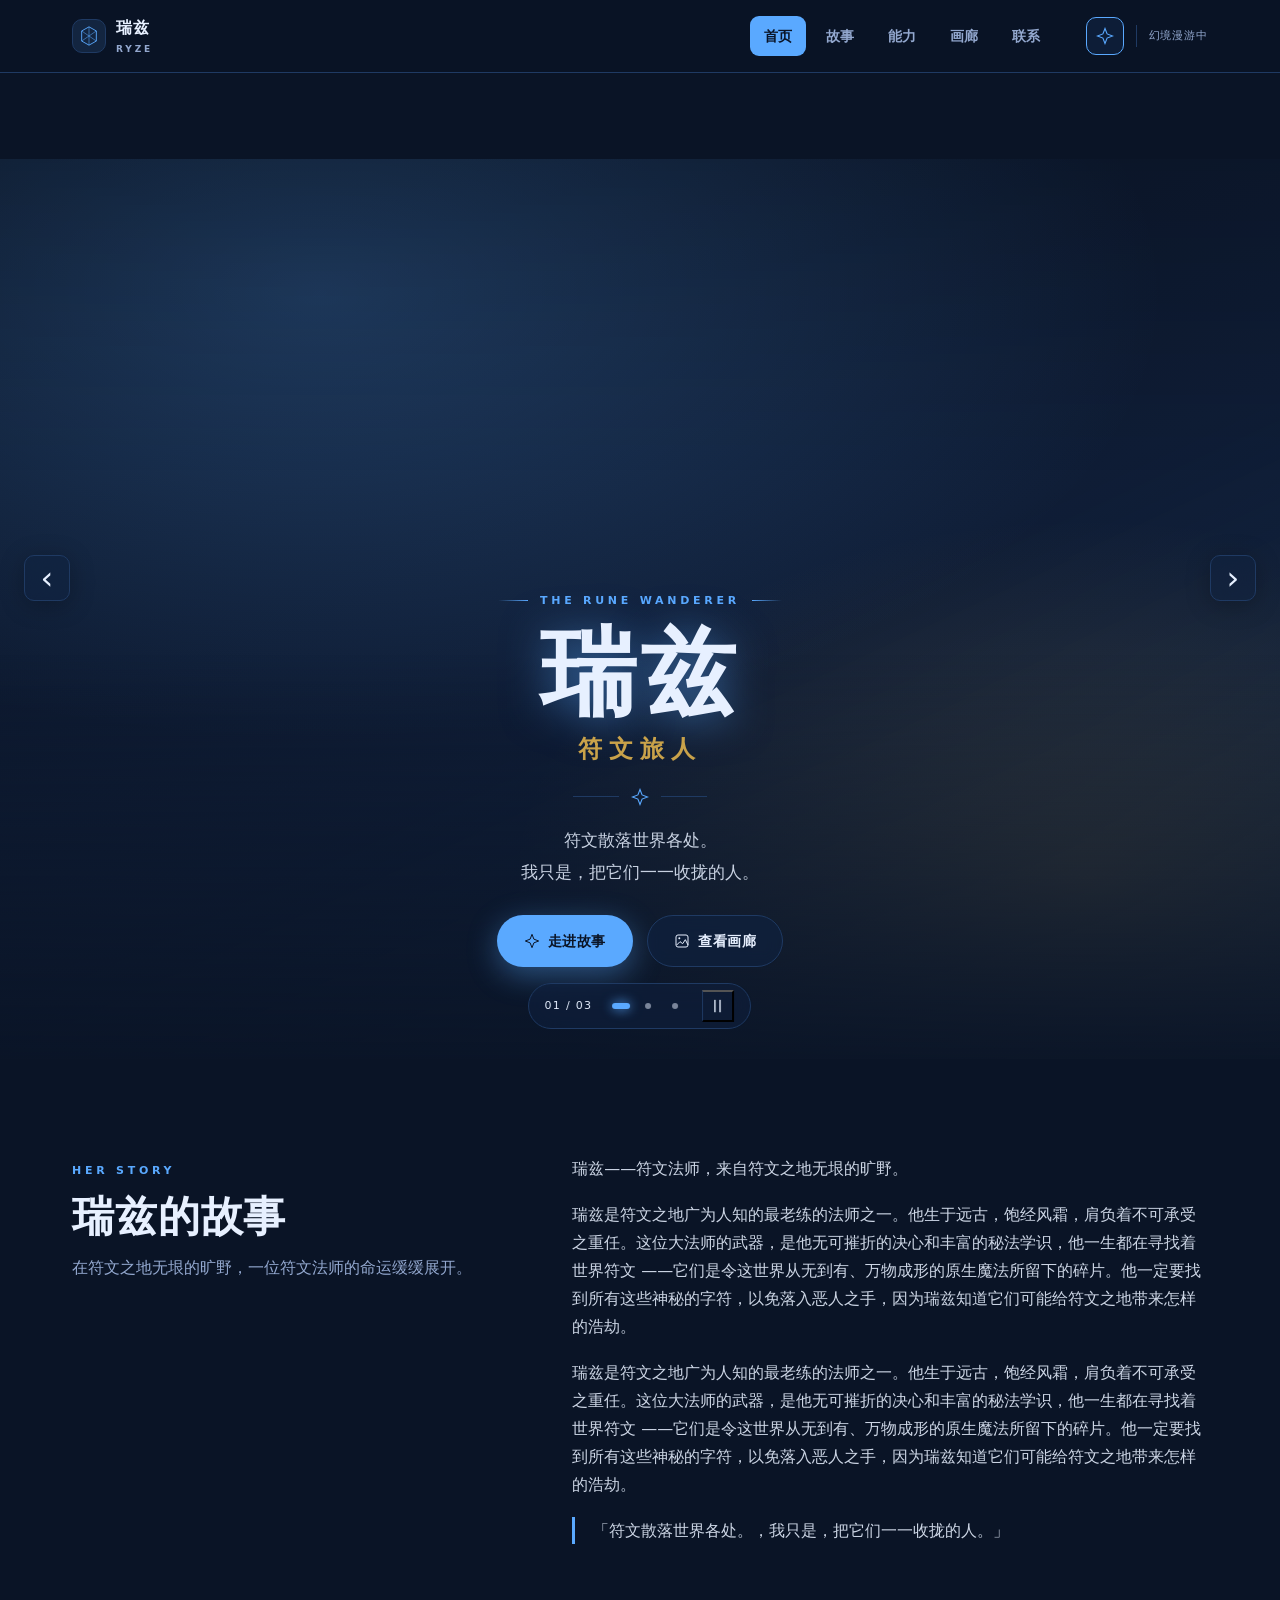
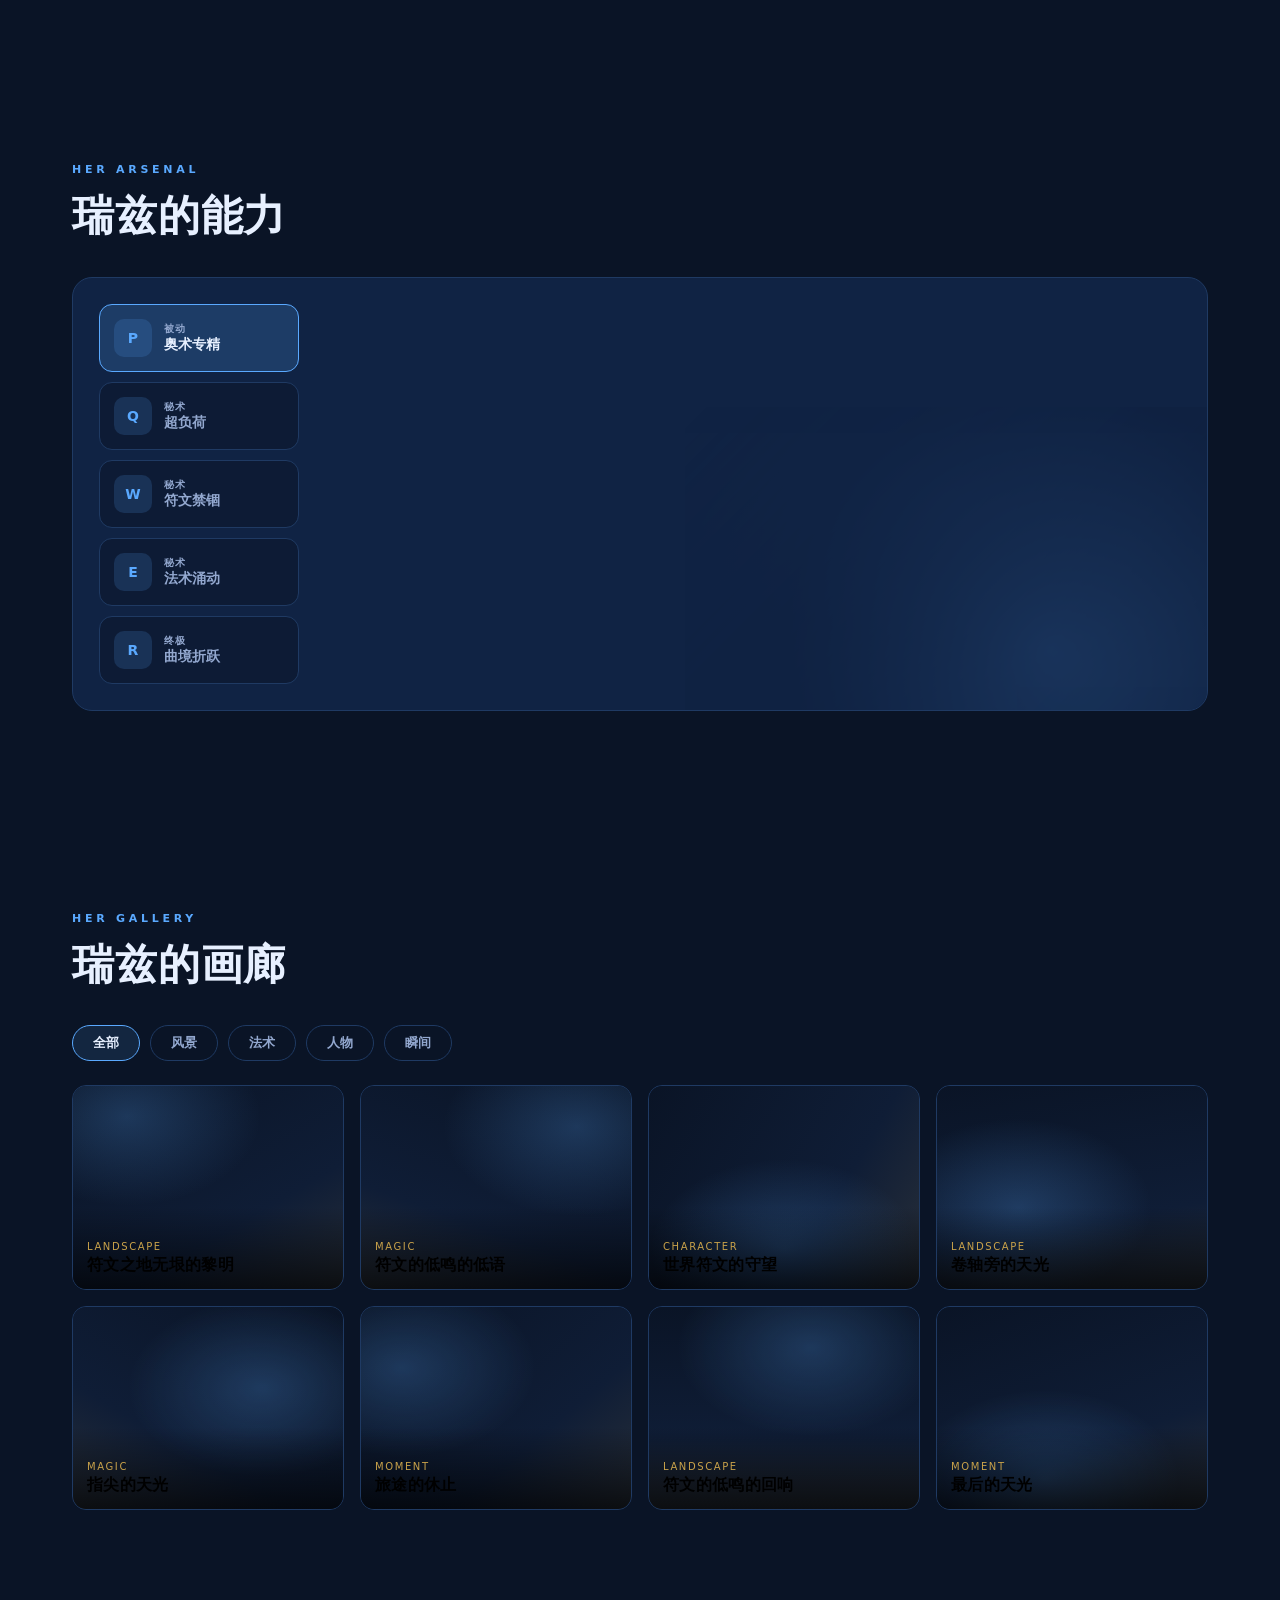
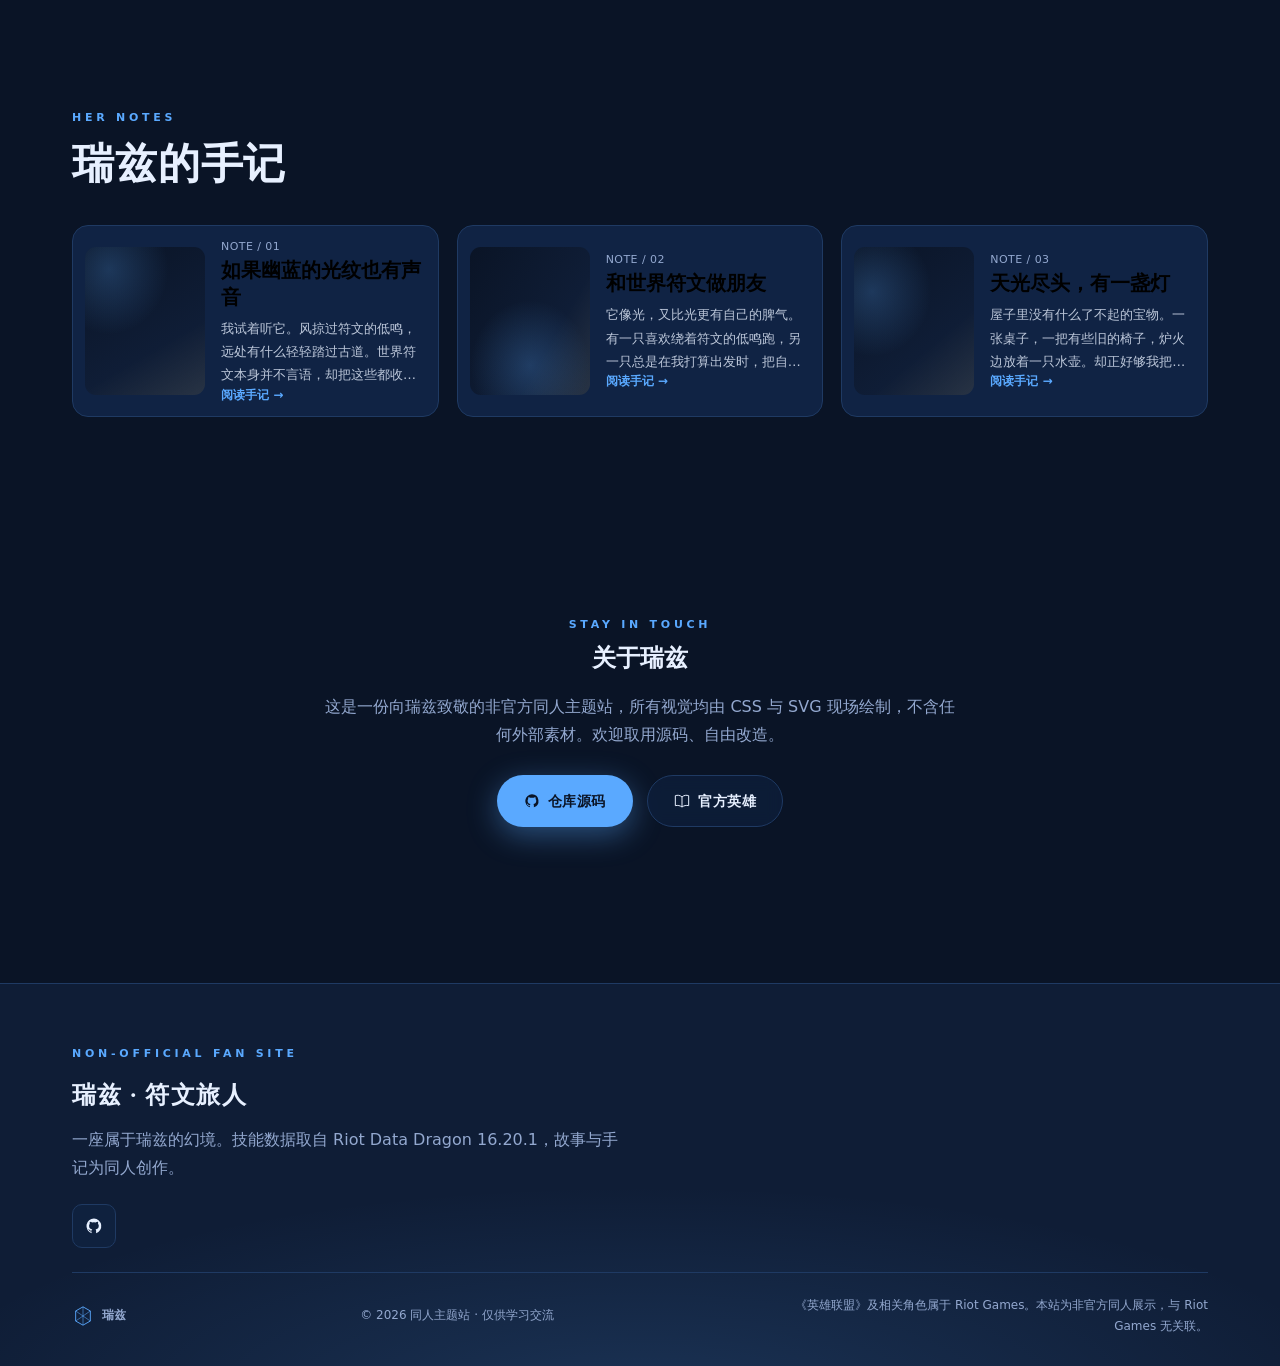
==== index.html @ 05bea9e8 "feat: 瑞兹 · 符文旅人 专属同人站 v1.0" ====
<!doctype html>
<html lang="zh-CN">
<head>
  <meta charset="utf-8">
  <meta name="viewport" content="width=device-width, initial-scale=1">
  <meta name="theme-color" content="#0a1426">
  <meta name="description" content="瑞兹（符文法师）非官方同人主题站——在符文之地无垠的旷野的幻境里，重温她的技能、故事与瞬间。">
  <title>瑞兹 · 符文旅人</title>
  <link rel="icon" type="image/svg+xml" href="assets/favicon.svg">
  <link rel="stylesheet" href="styles.css">
  <script src="script.js" defer></script>
</head>
<body>
  <a class="skip-link" href="#main">跳到主要内容</a>
  <svg class="icon-library" aria-hidden="true" xmlns="http://www.w3.org/2000/svg">
    <symbol id="icon-sigil" viewBox="0 0 48 48"><path d="M24 4l16 9v22l-16 9-16-9V13Z" fill="none" stroke="currentColor" stroke-width="2" stroke-linejoin="round"/><path d="M24 4v40M8 13l32 22M40 13L8 35" fill="none" stroke="currentColor" stroke-width="1.2"/></symbol>
    <symbol id="icon-star" viewBox="0 0 24 24"><path d="m12 2 2.8 7.2L22 12l-7.2 2.8L12 22l-2.8-7.2L2 12l7.2-2.8L12 2Z" fill="none" stroke="currentColor" stroke-width="1.5"/></symbol>
    <symbol id="icon-moon" viewBox="0 0 24 24"><path d="M20.8 14A9 9 0 0 1 10 3.2 9 9 0 1 0 20.8 14Z" fill="none" stroke="currentColor" stroke-width="1.5"/></symbol>
    <symbol id="icon-image" viewBox="0 0 24 24"><rect x="3" y="3" width="18" height="18" rx="3" fill="none" stroke="currentColor" stroke-width="1.5"/><circle cx="8" cy="8" r="1.5" fill="currentColor"/><path d="m4 18 5-5 4 3 4-6 4 8" fill="none" stroke="currentColor" stroke-width="1.5"/></symbol>
    <symbol id="icon-book" viewBox="0 0 24 24"><path d="M12 6C9 3 5 3 2 4v15c4-1 7 0 10 2 3-2 6-3 10-2V4c-3-1-7-1-10 2Zm0 0v15" fill="none" stroke="currentColor" stroke-width="1.5"/></symbol>
    <symbol id="icon-mail" viewBox="0 0 24 24"><rect x="2" y="4" width="20" height="16" rx="3" fill="none" stroke="currentColor" stroke-width="1.5"/><path d="m3 5 9 8 9-8" fill="none" stroke="currentColor" stroke-width="1.5"/></symbol>
    <symbol id="icon-github" viewBox="0 0 24 24"><path d="M12 2a10 10 0 0 0-3.2 19.5v-2.3c-2.6.6-3.2-1.1-3.2-1.1-.4-1-1-1.3-1-1.3-.9-.6.1-.6.1-.6 1 0 1.5 1 1.5 1 .9 1.5 2.3 1 2.8.8.1-.7.4-1.2.7-1.5-2.1-.2-4.3-1.1-4.3-4.8 0-1.1.4-2 1-2.7-.1-.2-.4-1.3.1-2.7 0 0 .9-.3 2.8 1a9.4 9.4 0 0 1 5.1 0c2-1.3 2.8-1 2.8-1 .6 1.4.2 2.5.1 2.7.7.7 1.1 1.6 1.1 2.7 0 3.7-2.2 4.5-4.3 4.8.4.3.7.9.7 1.8v3.2A10 10 0 0 0 12 2Z" fill="currentColor"/></symbol>
  </svg>

  <header class="site-header">
    <nav class="navigation" aria-label="主导航">
      <a class="brand" href="#home" aria-label="瑞兹首页"><span class="brand-mark"><svg><use href="#icon-sigil"/></svg></span><span>瑞兹<small>RYZE</small></span></a>
      <div class="nav-links" id="nav-menu">
        <a href="#home" class="active">首页</a><a href="#story-detail">故事</a><a href="#ability-detail">能力</a><a href="#gallery">画廊</a><a href="#contact">联系</a>
      </div>
      <div class="nav-tools"><button class="icon-button atmosphere-button" type="button" aria-label="关闭粒子效果" aria-pressed="true" title="粒子效果"><svg><use href="#icon-star"/></svg></button><span class="nav-divider"></span><span class="nav-note">幻境漫游中</span><button class="menu-toggle icon-button" type="button" aria-controls="nav-menu" aria-expanded="false" aria-label="打开导航菜单"><span></span><span></span></button></div>
    </nav>
  </header>

  <main id="main">
    <section id="home" class="hero" aria-labelledby="hero-title" aria-roledescription="轮播图">
      <div class="hero-slides"><div class="hero-track" id="hero-track">
        <div class="hero-image" data-label="主视觉" role="img" aria-label="主视觉：瑞兹的主题幻境" style="background:radial-gradient(120% 90% at 25% 15%, #5aa9ff40 0%, transparent 55%), radial-gradient(90% 80% at 85% 80%, #c9a24a2e 0%, transparent 50%), linear-gradient(155deg, #0a1426 0%, #0f1d36 55%, #5aa9ff1f 100%)"></div>
<div class="hero-image" data-label="幻境" role="img" aria-label="幻境：瑞兹的主题幻境" style="background:radial-gradient(100% 100% at 80% 20%, #c9a24a33 0%, transparent 55%), linear-gradient(200deg, #0f1d36 0%, #0a1426 60%, #5aa9ff22 100%)"></div>
<div class="hero-image" data-label="余光" role="img" aria-label="余光：瑞兹的主题幻境" style="background:radial-gradient(110% 90% at 50% 90%, #5aa9ff33 0%, transparent 55%), linear-gradient(120deg, #0a1426 0%, #0f1d36 70%, #c9a24a1f 100%)"></div>
      </div></div>
      <div class="hero-shade"></div><div class="particles" aria-hidden="true"></div>
      <button class="hero-arrow hero-previous icon-button" type="button" aria-label="上一张主视觉" aria-controls="hero-track" hidden>‹</button>
      <button class="hero-arrow hero-next icon-button" type="button" aria-label="下一张主视觉" aria-controls="hero-track" hidden>›</button>
      <div class="hero-content">
        <p class="eyebrow"><span></span> THE RUNE WANDERER <span></span></p>
        <h1 id="hero-title">瑞兹</h1>
        <p class="hero-subtitle">符文旅人</p>
        <div class="ornament" aria-hidden="true"><i></i><svg><use href="#icon-star"/></svg><i></i></div>
        <p class="hero-description">符文散落世界各处。<br>我只是，把它们一一收拢的人。</p>
        <div class="hero-actions"><a class="button button-primary" href="#story-detail"><svg><use href="#icon-star"/></svg>走进故事</a><a class="button button-glass" href="#gallery"><svg><use href="#icon-image"/></svg>查看画廊</a></div>
      </div>
      <div class="hero-carousel-controls" role="group" aria-label="主视觉轮播控制" hidden>
        <span class="hero-slide-count" aria-hidden="true">01 / 03</span>
        <div class="hero-dots"><button type="button" class="hero-dot" data-hero-slide="0" aria-label="切换到第 1 张主视觉" aria-controls="hero-track" aria-pressed="true"></button><button type="button" class="hero-dot" data-hero-slide="1" aria-label="切换到第 2 张主视觉" aria-controls="hero-track" aria-pressed="false"></button><button type="button" class="hero-dot" data-hero-slide="2" aria-label="切换到第 3 张主视觉" aria-controls="hero-track" aria-pressed="false"></button></div>
        <button class="hero-play-toggle" type="button" aria-label="暂停自动轮播" aria-controls="hero-track" aria-pressed="false"><span aria-hidden="true">Ⅱ</span></button>
      </div>
      <span class="sr-only" id="hero-slide-status" role="status" aria-live="polite" aria-atomic="true"></span>
    </section>

    <section id="story-detail" class="story-section" aria-labelledby="story-title">
      <div class="story-inner">
        <div class="section-heading">
          <p class="eyebrow">HER STORY</p>
          <h2 id="story-title">瑞兹的故事</h2>
          <p class="section-intro">在符文之地无垠的旷野，一位符文法师的命运缓缓展开。</p>
        </div>
        <div class="story-copy">
          <p class="story-description">瑞兹——符文法师，来自符文之地无垠的旷野。</p><p>瑞兹是符文之地广为人知的最老练的法师之一。他生于远古，饱经风霜，肩负着不可承受之重任。这位大法师的武器，是他无可摧折的决心和丰富的秘法学识，他一生都在寻找着世界符文 ——它们是令这世界从无到有、万物成形的原生魔法所留下的碎片。他一定要找到所有这些神秘的字符，以免落入恶人之手，因为瑞兹知道它们可能给符文之地带来怎样的浩劫。</p><p>瑞兹是符文之地广为人知的最老练的法师之一。他生于远古，饱经风霜，肩负着不可承受之重任。这位大法师的武器，是他无可摧折的决心和丰富的秘法学识，他一生都在寻找着世界符文 ——它们是令这世界从无到有、万物成形的原生魔法所留下的碎片。他一定要找到所有这些神秘的字符，以免落入恶人之手，因为瑞兹知道它们可能给符文之地带来怎样的浩劫。</p><p class="story-quote">「符文散落世界各处。，我只是，把它们一一收拢的人。」</p>
        </div>
      </div>
    </section>

    <section id="ability-detail" class="abilities-section" aria-labelledby="ability-title">
      <div class="section-heading">
        <p class="eyebrow">HER ARSENAL</p>
        <h2 id="ability-title">瑞兹的能力</h2>
      </div>
      <div class="ability-panel">
        <div class="ability-tabs" role="tablist" aria-label="技能切换">
          <button id="tab-passive" role="tab" data-ability="passive" aria-selected="true" aria-controls="ability-content" tabindex="0"><span class="ability-badge">P</span><span><small>被动</small>奥术专精</span></button>
<button id="tab-q" role="tab" data-ability="q" aria-selected="false" aria-controls="ability-content" tabindex="-1"><span class="ability-badge">Q</span><span><small>秘术</small>超负荷</span></button>
<button id="tab-w" role="tab" data-ability="w" aria-selected="false" aria-controls="ability-content" tabindex="-1"><span class="ability-badge">W</span><span><small>秘术</small>符文禁锢</span></button>
<button id="tab-e" role="tab" data-ability="e" aria-selected="false" aria-controls="ability-content" tabindex="-1"><span class="ability-badge">E</span><span><small>秘术</small>法术涌动</span></button>
<button id="tab-r" role="tab" data-ability="r" aria-selected="false" aria-controls="ability-content" tabindex="-1"><span class="ability-badge">R</span><span><small>终极</small>曲境折跃</span></button>
        </div>
        <div class="ability-content" id="ability-content" role="tabpanel" tabindex="0" aria-labelledby="tab-passive">
          <p class="eyebrow" id="ability-label"></p>
          <h3 id="ability-name"></h3>
          <p id="ability-description"></p>
        </div>
        <div class="ability-art" aria-hidden="true"></div>
      </div>
    </section>

    <section id="gallery" class="gallery-section" aria-labelledby="gallery-title">
      <div class="section-heading">
        <p class="eyebrow">HER GALLERY</p>
        <h2 id="gallery-title">瑞兹的画廊</h2>
      </div>
      <div class="gallery-filters" role="group" aria-label="画廊分类筛选">
        <button type="button" data-filter="all" class="selected" aria-pressed="true">全部</button>
        <button type="button" data-filter="landscape" aria-pressed="false">风景</button>
        <button type="button" data-filter="magic" aria-pressed="false">法术</button>
        <button type="button" data-filter="character" aria-pressed="false">人物</button>
        <button type="button" data-filter="moment" aria-pressed="false">瞬间</button>
      </div>
      <div class="gallery-grid">
        <button class="gallery-item" data-category="landscape" data-scene="1" aria-label="查看：符文之地无垠的黎明"><span class="gallery-art scene-1" aria-hidden="true"></span><span class="gallery-caption"><small>LANDSCAPE</small><strong>符文之地无垠的黎明</strong></span></button>
<button class="gallery-item" data-category="magic" data-scene="2" aria-label="查看：符文的低鸣的低语"><span class="gallery-art scene-2" aria-hidden="true"></span><span class="gallery-caption"><small>MAGIC</small><strong>符文的低鸣的低语</strong></span></button>
<button class="gallery-item" data-category="character" data-scene="3" aria-label="查看：世界符文的守望"><span class="gallery-art scene-3" aria-hidden="true"></span><span class="gallery-caption"><small>CHARACTER</small><strong>世界符文的守望</strong></span></button>
<button class="gallery-item" data-category="landscape" data-scene="4" aria-label="查看：卷轴旁的天光"><span class="gallery-art scene-4" aria-hidden="true"></span><span class="gallery-caption"><small>LANDSCAPE</small><strong>卷轴旁的天光</strong></span></button>
<button class="gallery-item" data-category="magic" data-scene="5" aria-label="查看：指尖的天光"><span class="gallery-art scene-5" aria-hidden="true"></span><span class="gallery-caption"><small>MAGIC</small><strong>指尖的天光</strong></span></button>
<button class="gallery-item" data-category="moment" data-scene="6" aria-label="查看：旅途的休止"><span class="gallery-art scene-6" aria-hidden="true"></span><span class="gallery-caption"><small>MOMENT</small><strong>旅途的休止</strong></span></button>
<button class="gallery-item" data-category="landscape" data-scene="7" aria-label="查看：符文的低鸣的回响"><span class="gallery-art scene-7" aria-hidden="true"></span><span class="gallery-caption"><small>LANDSCAPE</small><strong>符文的低鸣的回响</strong></span></button>
<button class="gallery-item" data-category="moment" data-scene="8" aria-label="查看：最后的天光"><span class="gallery-art scene-8" aria-hidden="true"></span><span class="gallery-caption"><small>MOMENT</small><strong>最后的天光</strong></span></button>
      </div>
    </section>

    <section id="journal" class="journal-section" aria-labelledby="journal-title">
      <div class="section-heading">
        <p class="eyebrow">HER NOTES</p>
        <h2 id="journal-title">瑞兹的手记</h2>
      </div>
      <div class="journal-list">
        <button class="journal-card" data-article="0" aria-label="阅读：如果幽蓝的光纹也有声音"><span class="journal-art scene-1" aria-hidden="true"></span><span class="journal-copy"><span class="journal-meta">NOTE / 01</span><strong>如果幽蓝的光纹也有声音</strong><span class="journal-excerpt">我试着听它。风掠过符文的低鸣，远处有什么轻轻踏过古道。世界符文本身并不言语，却把这些都收进了夜色。</span><span class="read-label">阅读手记 →</span></span></button>
<button class="journal-card" data-article="1" aria-label="阅读：和世界符文做朋友"><span class="journal-art scene-3" aria-hidden="true"></span><span class="journal-copy"><span class="journal-meta">NOTE / 02</span><strong>和世界符文做朋友</strong><span class="journal-excerpt">它像光，又比光更有自己的脾气。有一只喜欢绕着符文的低鸣跑，另一只总是在我打算出发时，把自己团成一小团。我分不清那是不是休息，但我决定尊重它的安排。</span><span class="read-label">阅读手记 →</span></span></button>
<button class="journal-card" data-article="2" aria-label="阅读：天光尽头，有一盏灯"><span class="journal-art scene-6" aria-hidden="true"></span><span class="journal-copy"><span class="journal-meta">NOTE / 03</span><strong>天光尽头，有一盏灯</strong><span class="journal-excerpt">屋子里没有什么了不起的宝物。一张桌子，一把有些旧的椅子，炉火边放着一只水壶。却正好够我把斗篷晾开，把符文的低鸣摊在桌上，让赶了一天路的手指慢慢暖起来。</span><span class="read-label">阅读手记 →</span></span></button>
      </div>
    </section>

    <section id="contact" class="contact-section" aria-labelledby="contact-title">
      <div class="contact-inner">
        <p class="eyebrow">STAY IN TOUCH</p>
        <h2 id="contact-title">关于瑞兹</h2>
        <p class="contact-copy">这是一份向瑞兹致敬的非官方同人主题站，所有视觉均由 CSS 与 SVG 现场绘制，不含任何外部素材。欢迎取用源码、自由改造。</p>
        <div class="contact-actions">
          <a class="button button-primary" href="https://github.com/heqiangdiao-wq/lol-ryze" rel="noopener"><svg><use href="#icon-github"/></svg>仓库源码</a>
          <a class="button button-glass" href="https://www.leagueoflegends.com/zh-tw/champions/" rel="noopener"><svg><use href="#icon-book"/></svg>官方英雄</a>
        </div>
      </div>
    </section>
  </main>

  <footer class="site-footer">
    <div class="footer-glow" aria-hidden="true"></div>
    <div class="footer-content">
      <p class="eyebrow">NON-OFFICIAL FAN SITE</p>
      <h2>瑞兹 · 符文旅人</h2>
      <p>一座属于瑞兹的幻境。技能数据取自 Riot Data Dragon 16.20.1，故事与手记为同人创作。</p>
      <div class="footer-socials">
        <a class="icon-button" href="https://github.com/heqiangdiao-wq/lol-ryze" rel="noopener" aria-label="GitHub 仓库"><svg><use href="#icon-github"/></svg></a>
      </div>
      <div class="footer-bottom">
        <p class="footer-brand"><svg class="footer-mark"><use href="#icon-sigil"/></svg> 瑞兹</p>
        <p>© <span id="copyright-year">2026</span> 同人主题站 · 仅供学习交流</p>
        <p class="legal-note">《英雄联盟》及相关角色属于 Riot Games。本站为非官方同人展示，与 Riot Games 无关联。</p>
      </div>
    </div>
  </footer>

  <dialog class="lightbox" id="gallery-dialog" aria-label="画廊大图">
    <button class="dialog-close icon-button" type="button" aria-label="关闭大图">×</button>
    <div class="lightbox-image" id="lightbox-image" role="img" aria-label=""></div>
    <div class="lightbox-bottom">
      <h2 id="lightbox-title"></h2>
      <div class="lightbox-nav">
        <button class="icon-button" id="gallery-prev" type="button" aria-label="上一张">‹</button>
        <span id="lightbox-counter"></span>
        <button class="icon-button" id="gallery-next" type="button" aria-label="下一张">›</button>
      </div>
    </div>
  </dialog>

  <dialog class="article" id="article-dialog" aria-label="手记阅读">
    <button class="dialog-close icon-button" type="button" aria-label="关闭手记">×</button>
    <div class="article-cover" id="article-cover"></div>
    <div class="article-body">
      <h2 id="article-title"></h2>
      <div id="article-content"></div>
    </div>
  </dialog>
</body>
</html>
---- styles.css ----
/* ====== 瑞兹 · 主题变量 ====== */
:root{
  --bg:#0a1426; --bg-2:#0f1d36; --panel:#102344;
  --primary:#5aa9ff; --primary-2:#3f7fe0; --accent:#c9a24a;
  --text:#e7f0ff; --muted:#93a8cf; --line:#1f3a63; --flake:#9cc8ff;
  --sans:"PingFang SC","Microsoft YaHei","Hiragino Sans GB",system-ui,-apple-system,"Segoe UI",Roboto,sans-serif;
  --serif:"Songti SC","SimSun",Georgia,"Times New Roman",serif;
}
*{box-sizing:border-box;margin:0;padding:0}
html{scroll-behavior:smooth;scroll-padding-top:84px}
body{background:var(--bg);color:var(--text);font-family:var(--sans);line-height:1.75;-webkit-font-smoothing:antialiased;overflow-x:hidden}
a{color:inherit;text-decoration:none}
img{max-width:100%;display:block}
.sr-only{position:absolute;width:1px;height:1px;padding:0;margin:-1px;overflow:hidden;clip-path:inset(50%);white-space:nowrap;border:0}
.skip-link{position:fixed;left:14px;top:-60px;z-index:60;background:var(--primary);color:var(--bg);padding:9px 16px;border-radius:8px;font-weight:700;transition:top .25s}
.skip-link:focus{top:14px}
:focus-visible{outline:2px solid var(--accent);outline-offset:3px;border-radius:4px}

/* ====== header / nav ====== */
.site-header{position:fixed;inset:0 0 auto;z-index:50;backdrop-filter:blur(14px);background:color-mix(in srgb,var(--bg) 72%,transparent);border-bottom:1px solid var(--line)}
.navigation{max-width:1180px;margin:0 auto;display:flex;align-items:center;gap:18px;padding:14px 22px}
.brand{display:flex;align-items:center;gap:10px;font-weight:800;letter-spacing:.04em}
.brand-mark{width:34px;height:34px;display:grid;place-items:center;color:var(--primary);border:1px solid var(--line);border-radius:10px;background:color-mix(in srgb,var(--primary) 12%,transparent)}
.brand-mark svg{width:22px;height:22px}
.brand small{display:block;font-size:9px;letter-spacing:.32em;color:var(--muted);font-weight:600}
.nav-links{display:flex;gap:6px;margin-left:auto}
.nav-links a{padding:8px 14px;border-radius:9px;color:var(--muted);font-size:14px;font-weight:600;transition:.2s}
.nav-links a:hover{color:var(--text);background:color-mix(in srgb,var(--primary) 12%,transparent)}
.nav-links a.active{color:var(--bg);background:var(--primary)}
.nav-tools{display:flex;align-items:center;gap:12px;margin-left:14px}
.nav-divider{width:1px;height:22px;background:var(--line)}
.nav-note{font-size:11px;color:var(--muted);letter-spacing:.08em}
.icon-button{display:grid;place-items:center;width:38px;height:38px;border-radius:10px;border:1px solid var(--line);background:color-mix(in srgb,var(--panel) 60%,transparent);color:var(--text);cursor:pointer;transition:.2s}
.icon-button:hover{border-color:var(--primary);color:var(--primary)}
.icon-button svg{width:18px;height:18px;fill:currentColor}
.atmosphere-button[aria-pressed="true"]{color:var(--primary);border-color:var(--primary)}
.menu-toggle{display:none;flex-direction:column;gap:4px}
.menu-toggle span{width:18px;height:2px;background:currentColor;border-radius:2px}
@media(max-width:760px){.nav-links{position:fixed;inset:64px 14px auto;flex-direction:column;background:var(--bg-2);border:1px solid var(--line);border-radius:14px;padding:10px;gap:4px;display:none}
.nav-links.open{display:flex}
.nav-links a{padding:12px 14px}
.menu-toggle{display:flex}
.nav-note{display:none}}

/* ====== hero ====== */
.hero{position:relative;height:100svh;min-height:620px;display:flex;align-items:flex-end;overflow:hidden}
.hero-slides{position:absolute;inset:0;z-index:-3;overflow:hidden}
.hero-track{display:flex;width:100%;height:100%;will-change:transform}
.hero-track.is-ready{transition:transform .8s cubic-bezier(.65,0,.35,1)}
.hero-track>.hero-image{flex:0 0 100%;width:100%;height:100%;min-width:0;background-size:cover;background-position:center}
.hero-shade{position:absolute;inset:0;z-index:-2;background:linear-gradient(180deg,rgba(0,0,0,.15) 0%,transparent 35%,transparent 55%,color-mix(in srgb,var(--bg) 92%,transparent) 100%)}
.particles{position:absolute;inset:0;z-index:-1;pointer-events:none;overflow:hidden}
.snowflake{position:absolute;top:-8%;width:6px;height:6px;border-radius:50%;background:var(--flake);opacity:.7;box-shadow:0 0 8px var(--flake);animation:fall linear infinite}
@keyframes fall{0%{transform:translateY(-10vh) translateX(0)}100%{transform:translateY(112vh) translateX(20px)}}
.hero-content{position:relative;z-index:3;max-width:760px;padding:0 30px 92px;margin:0 auto;width:100%;text-align:center}
.eyebrow{display:inline-flex;align-items:center;gap:12px;font-size:11px;letter-spacing:.34em;color:var(--primary);font-weight:700}
.eyebrow span{width:30px;height:1px;background:linear-gradient(90deg,transparent,var(--primary))}
.eyebrow span:last-child{background:linear-gradient(90deg,var(--primary),transparent)}
.hero h1{font-family:var(--serif);font-size:96px;line-height:1;margin:16px 0 6px;letter-spacing:.04em;text-shadow:0 4px 40px color-mix(in srgb,var(--primary) 50%,transparent)}
.hero-subtitle{font-size:24px;color:var(--accent);letter-spacing:.3em;font-weight:600}
.ornament{display:flex;align-items:center;justify-content:center;gap:12px;margin:18px 0}
.ornament i{width:46px;height:1px;background:var(--line)}
.ornament svg{width:18px;height:18px;color:var(--primary);fill:none;stroke:var(--primary);stroke-width:1.4}
.hero-description{font-size:17px;color:color-mix(in srgb,var(--text) 86%,transparent);line-height:1.9}
.hero-actions{display:flex;gap:14px;justify-content:center;margin-top:26px;flex-wrap:wrap}
.button{display:inline-flex;align-items:center;gap:8px;padding:13px 26px;border-radius:30px;font-weight:700;font-size:14px;letter-spacing:.04em;transition:.2s;border:1px solid transparent}
.button svg{width:16px;height:16px;fill:currentColor}
.button-primary{background:var(--primary);color:var(--bg);box-shadow:0 8px 30px color-mix(in srgb,var(--primary) 40%,transparent)}
.button-primary:hover{transform:translateY(-2px);box-shadow:0 12px 38px color-mix(in srgb,var(--primary) 55%,transparent)}
.button-glass{background:color-mix(in srgb,var(--panel) 55%,transparent);border-color:var(--line);color:var(--text);backdrop-filter:blur(8px)}
.button-glass:hover{border-color:var(--primary);color:var(--primary)}
.hero-arrow{position:absolute;top:44%;z-index:4;width:46px;height:46px;background:color-mix(in srgb,var(--panel) 40%,transparent);border-color:var(--line);backdrop-filter:blur(15px);font:32px/1 var(--sans);box-shadow:0 4px 25px rgba(0,0,0,.25)}
.hero-previous{left:24px}.hero-next{right:24px}
.hero-arrow[aria-disabled="true"]{opacity:.55}
.hero-carousel-controls{position:absolute;left:50%;bottom:30px;transform:translateX(-50%);z-index:4;display:flex;align-items:center;gap:16px;border:1px solid var(--line);border-radius:30px;padding:6px 16px;background:color-mix(in srgb,var(--panel) 45%,transparent);backdrop-filter:blur(16px)}
.hero-slide-count{font-size:11px;letter-spacing:.12em;color:var(--text);white-space:nowrap}
.hero-dots{display:flex;gap:3px;align-items:center}
.hero-dot{position:relative;display:block;width:24px;height:30px;background:transparent;padding:0;border:0;cursor:pointer}
.hero-dot:after{content:"";position:absolute;left:50%;top:50%;width:6px;height:6px;border-radius:6px;background:color-mix(in srgb,var(--text) 50%,transparent);transform:translate(-50%,-50%);transition:.3s}
.hero-dot[aria-pressed="true"]:after{width:18px;background:var(--primary);box-shadow:0 0 12px var(--primary)}
.hero-play-toggle{display:grid;place-items:center;width:32px;height:32px;border-left:1px solid var(--line);background:none;padding:0;color:var(--text);font-size:17px;cursor:pointer}
.hero-dot[aria-disabled="true"]{cursor:default}

/* ====== sections ====== */
.story-section,.abilities-section,.gallery-section,.journal-section,.contact-section{padding:96px 22px;max-width:1180px;margin:0 auto}
.section-heading{margin-bottom:34px}
.section-heading h2{font-family:var(--serif);font-size:42px;line-height:1.25;margin-top:8px;letter-spacing:.02em}
.section-intro{color:var(--muted);max-width:620px;margin-top:10px}
.story-inner{display:grid;grid-template-columns:1fr 1.4fr;gap:46px;align-items:start}
.story-copy p{margin-bottom:18px;font-size:16px;color:color-mix(in srgb,var(--text) 88%,transparent)}
.story-quote{font-family:var(--serif);font-size:22px;color:var(--primary);border-left:3px solid var(--primary);padding-left:18px;line-height:1.7}
@media(max-width:760px){.story-inner{grid-template-columns:1fr;gap:24px}.section-heading h2{font-size:32px}.hero h1{font-size:64px}.hero-subtitle{font-size:18px}}

/* ====== abilities ====== */
.ability-panel{display:grid;grid-template-columns:200px 1fr;gap:26px;background:var(--panel);border:1px solid var(--line);border-radius:20px;padding:26px;position:relative;overflow:hidden;min-height:420px}
.ability-tabs{display:flex;flex-direction:column;gap:10px}
.ability-tabs button{display:flex;align-items:center;gap:12px;padding:14px;border-radius:13px;border:1px solid var(--line);background:color-mix(in srgb,var(--bg) 50%,transparent);color:var(--muted);cursor:pointer;text-align:left;transition:.2s;font-family:inherit}
.ability-tabs button:hover{border-color:var(--primary);color:var(--text)}
.ability-tabs button[aria-selected="true"]{background:color-mix(in srgb,var(--primary) 18%,transparent);border-color:var(--primary);color:var(--text)}
.ability-badge{flex:0 0 38px;width:38px;height:38px;display:grid;place-items:center;border-radius:10px;background:color-mix(in srgb,var(--primary) 16%,transparent);color:var(--primary);font-weight:800;font-size:15px}
.ability-tabs button small{display:block;font-size:10px;letter-spacing:.12em;color:var(--muted)}
.ability-tabs button span{font-weight:700;font-size:14px}
.ability-content{padding:6px 4px}
.ability-content .eyebrow{margin-bottom:8px}
.ability-content h3{font-family:var(--serif);font-size:34px;margin-bottom:14px}
.ability-content>p:not(.eyebrow){font-size:16px;color:color-mix(in srgb,var(--text) 86%,transparent);line-height:1.9}
.ability-art{position:absolute;right:0;bottom:0;width:46%;height:70%;opacity:.16;background:radial-gradient(80% 80% at 50% 30%, #5aa9ff40 0%, transparent 60%), linear-gradient(160deg, #0f1d36 0%, #0a1426 100%);border-radius:0 0 20px 0;mask-image:linear-gradient(135deg,transparent,#000);pointer-events:none}
.ability-art:before{content:"";position:absolute;inset:0;background:radial-gradient(circle at 70% 80%,var(--primary) 0,transparent 60%)}
@media(max-width:760px){.ability-panel{grid-template-columns:1fr;min-height:auto}.ability-tabs{flex-direction:row;flex-wrap:wrap}.ability-tabs button{flex:1 1 40%}.ability-art{display:none}}

/* ====== gallery ====== */
.gallery-filters{display:flex;gap:10px;flex-wrap:wrap;margin-bottom:24px}
.gallery-filters button{padding:8px 20px;border-radius:30px;border:1px solid var(--line);background:transparent;color:var(--muted);cursor:pointer;font-family:inherit;font-size:13px;font-weight:600;transition:.2s}
.gallery-filters button.selected,.gallery-filters button:hover{border-color:var(--primary);color:var(--text);background:color-mix(in srgb,var(--primary) 12%,transparent)}
.gallery-grid{display:grid;grid-template-columns:repeat(4,1fr);gap:16px}
.gallery-item{position:relative;border:1px solid var(--line);border-radius:14px;overflow:hidden;cursor:pointer;background:var(--bg-2);text-align:left;padding:0;font-family:inherit;transition:.2s}
.gallery-item:hover{transform:translateY(-4px);border-color:var(--primary);box-shadow:0 16px 40px rgba(0,0,0,.35)}
.gallery-art{display:block;aspect-ratio:4/3;width:100%}
.gallery-caption{position:absolute;left:0;right:0;bottom:0;padding:34px 14px 13px;background:linear-gradient(0deg,rgba(0,0,0,.7),transparent)}
.gallery-caption small{display:block;font-size:10px;letter-spacing:.16em;color:var(--accent)}
.gallery-caption strong{display:block;font-size:16px;letter-spacing:.02em;margin-top:3px}
@media(max-width:900px){.gallery-grid{grid-template-columns:repeat(2,1fr)}}
@media(max-width:420px){.gallery-grid{grid-template-columns:1fr}}

/* ====== journal ====== */
.journal-list{display:grid;grid-template-columns:repeat(3,1fr);gap:18px}
.journal-card{display:grid;grid-template-columns:120px 1fr;gap:16px;padding:12px;background:var(--panel);border:1px solid var(--line);border-radius:16px;align-items:center;min-height:170px;cursor:pointer;font-family:inherit;text-align:left;transition:.2s}
.journal-card:hover{border-color:var(--primary);transform:translateY(-3px)}
.journal-art{height:148px;border-radius:11px;background:radial-gradient(80% 80% at 50% 30%, #5aa9ff40 0%, transparent 60%), linear-gradient(160deg, #0f1d36 0%, #0a1426 100%)}
.journal-copy strong{display:block;font-size:20px;margin:4px 0;font-family:var(--serif)}
.journal-meta{font-size:11px;color:var(--muted);letter-spacing:.04em}
.journal-excerpt{font-size:13px;color:color-mix(in srgb,var(--text) 80%,transparent);line-height:1.8;display:-webkit-box;-webkit-line-clamp:3;-webkit-box-orient:vertical;overflow:hidden;margin-top:6px}
.read-label{font-size:12px;color:var(--primary);margin-top:8px;font-weight:700}
@media(max-width:760px){.journal-list{grid-template-columns:1fr}.journal-card{min-height:auto}.journal-art{height:120px}}

/* ====== contact ====== */
.contact-section{text-align:center}
.contact-inner{max-width:640px;margin:0 auto}
.contact-copy{color:var(--muted);font-size:16px;margin:14px 0 26px}
.contact-actions{display:flex;gap:14px;justify-content:center;flex-wrap:wrap}

/* ====== footer ====== */
.site-footer{margin-top:60px;position:relative;border-top:1px solid var(--line);background:var(--bg-2)}
.footer-glow{position:absolute;inset:0;overflow:hidden;pointer-events:none}
.footer-glow:after{content:"";position:absolute;bottom:-30px;left:0;width:100%;height:300px;background:radial-gradient(80% 100% at 50% 100%,color-mix(in srgb,var(--primary) 30%,transparent),transparent 70%);opacity:.5}
.footer-content{max-width:1180px;margin:0 auto;padding:54px 22px 30px;position:relative}
.footer-content h2{font-family:var(--serif);font-size:24px;margin:8px 0 10px;letter-spacing:.06em}
.footer-content>p:not(.eyebrow){color:var(--muted);max-width:560px}
.footer-socials{margin:22px 0}
.footer-socials .icon-button{width:44px;height:44px}
.footer-bottom{display:flex;align-items:center;justify-content:space-between;gap:16px;flex-wrap:wrap;padding-top:22px;border-top:1px solid var(--line);margin-top:24px}
.footer-brand{display:flex;align-items:center;gap:8px;font-weight:800}
.footer-mark{width:22px;height:22px;color:var(--primary)}
.footer-bottom p{font-size:12px;color:var(--muted)}
.legal-note{text-align:right;font-size:11px;line-height:1.7;max-width:420px}

/* ====== dialogs ====== */
.lightbox,.article{position:fixed;inset:0;margin:auto;width:min(92vw,860px);height:fit-content;max-height:90vh;border:1px solid var(--line);border-radius:18px;background:var(--bg-2);color:var(--text);padding:0;overflow:hidden}
.lightbox[open],.article[open]{display:flex;flex-direction:column}
.lightbox::backdrop,.article::backdrop{background:rgba(2,4,12,.78);backdrop-filter:blur(6px)}
.dialog-close{position:absolute;top:12px;right:12px;z-index:5;font-size:22px;line-height:1;width:40px;height:40px}
.lightbox-image{width:100%;height:min(60svh,520px);background-size:cover!important;background-position:center!important}
.lightbox-bottom{padding:18px 22px;display:flex;align-items:center;justify-content:space-between;gap:14px}
.lightbox-bottom h2{font-family:var(--serif);font-size:22px}
.lightbox-nav{display:flex;align-items:center;gap:12px}
.lightbox-nav span{font-size:12px;color:var(--muted)}
.article-cover{height:200px;background:radial-gradient(80% 80% at 50% 30%, #5aa9ff40 0%, transparent 60%), linear-gradient(160deg, #0f1d36 0%, #0a1426 100%)}
.article-body{padding:26px 28px 32px;overflow:auto}
.article-body h2{font-family:var(--serif);font-size:28px;margin-bottom:16px}
.article-body p{font-size:16px;line-height:1.95;margin-bottom:14px;color:color-mix(in srgb,var(--text) 90%,transparent)}
body.modal-open{overflow:hidden}
@media(max-width:760px){.lightbox-image{height:auto;aspect-ratio:4/3}.legal-note{text-align:left}}

/* ====== scene gradients ====== */
.scene-1{background:radial-gradient(90% 80% at 20% 15%, #5aa9ff3a 0%, transparent 55%), linear-gradient(150deg, #0a1426 0%, #0f1d36 65%, #c9a24a22 100%)}
.scene-2{background:radial-gradient(90% 80% at 80% 20%, #5aa9ff3a 0%, transparent 55%), linear-gradient(200deg, #0a1426 0%, #0f1d36 65%, #c9a24a22 100%)}
.scene-3{background:radial-gradient(90% 80% at 50% 80%, #5aa9ff3a 0%, transparent 55%), linear-gradient(120deg, #0a1426 0%, #0f1d36 65%, #c9a24a22 100%)}
.scene-4{background:radial-gradient(90% 80% at 30% 60%, #5aa9ff3a 0%, transparent 55%), linear-gradient(170deg, #0a1426 0%, #0f1d36 65%, #c9a24a22 100%)}
.scene-5{background:radial-gradient(90% 80% at 70% 40%, #5aa9ff3a 0%, transparent 55%), linear-gradient(210deg, #0a1426 0%, #0f1d36 65%, #c9a24a22 100%)}
.scene-6{background:radial-gradient(90% 80% at 15% 30%, #5aa9ff3a 0%, transparent 55%), linear-gradient(140deg, #0a1426 0%, #0f1d36 65%, #c9a24a22 100%)}
.scene-7{background:radial-gradient(90% 80% at 60% 20%, #5aa9ff3a 0%, transparent 55%), linear-gradient(180deg, #0a1426 0%, #0f1d36 65%, #c9a24a22 100%)}
.scene-8{background:radial-gradient(90% 80% at 40% 85%, #5aa9ff3a 0%, transparent 55%), linear-gradient(160deg, #0a1426 0%, #0f1d36 65%, #c9a24a22 100%)}

@media(prefers-reduced-motion:reduce){html{scroll-behavior:auto}*,*:before,*:after{animation:none!important;transition:none!important}.particles{display:none}}
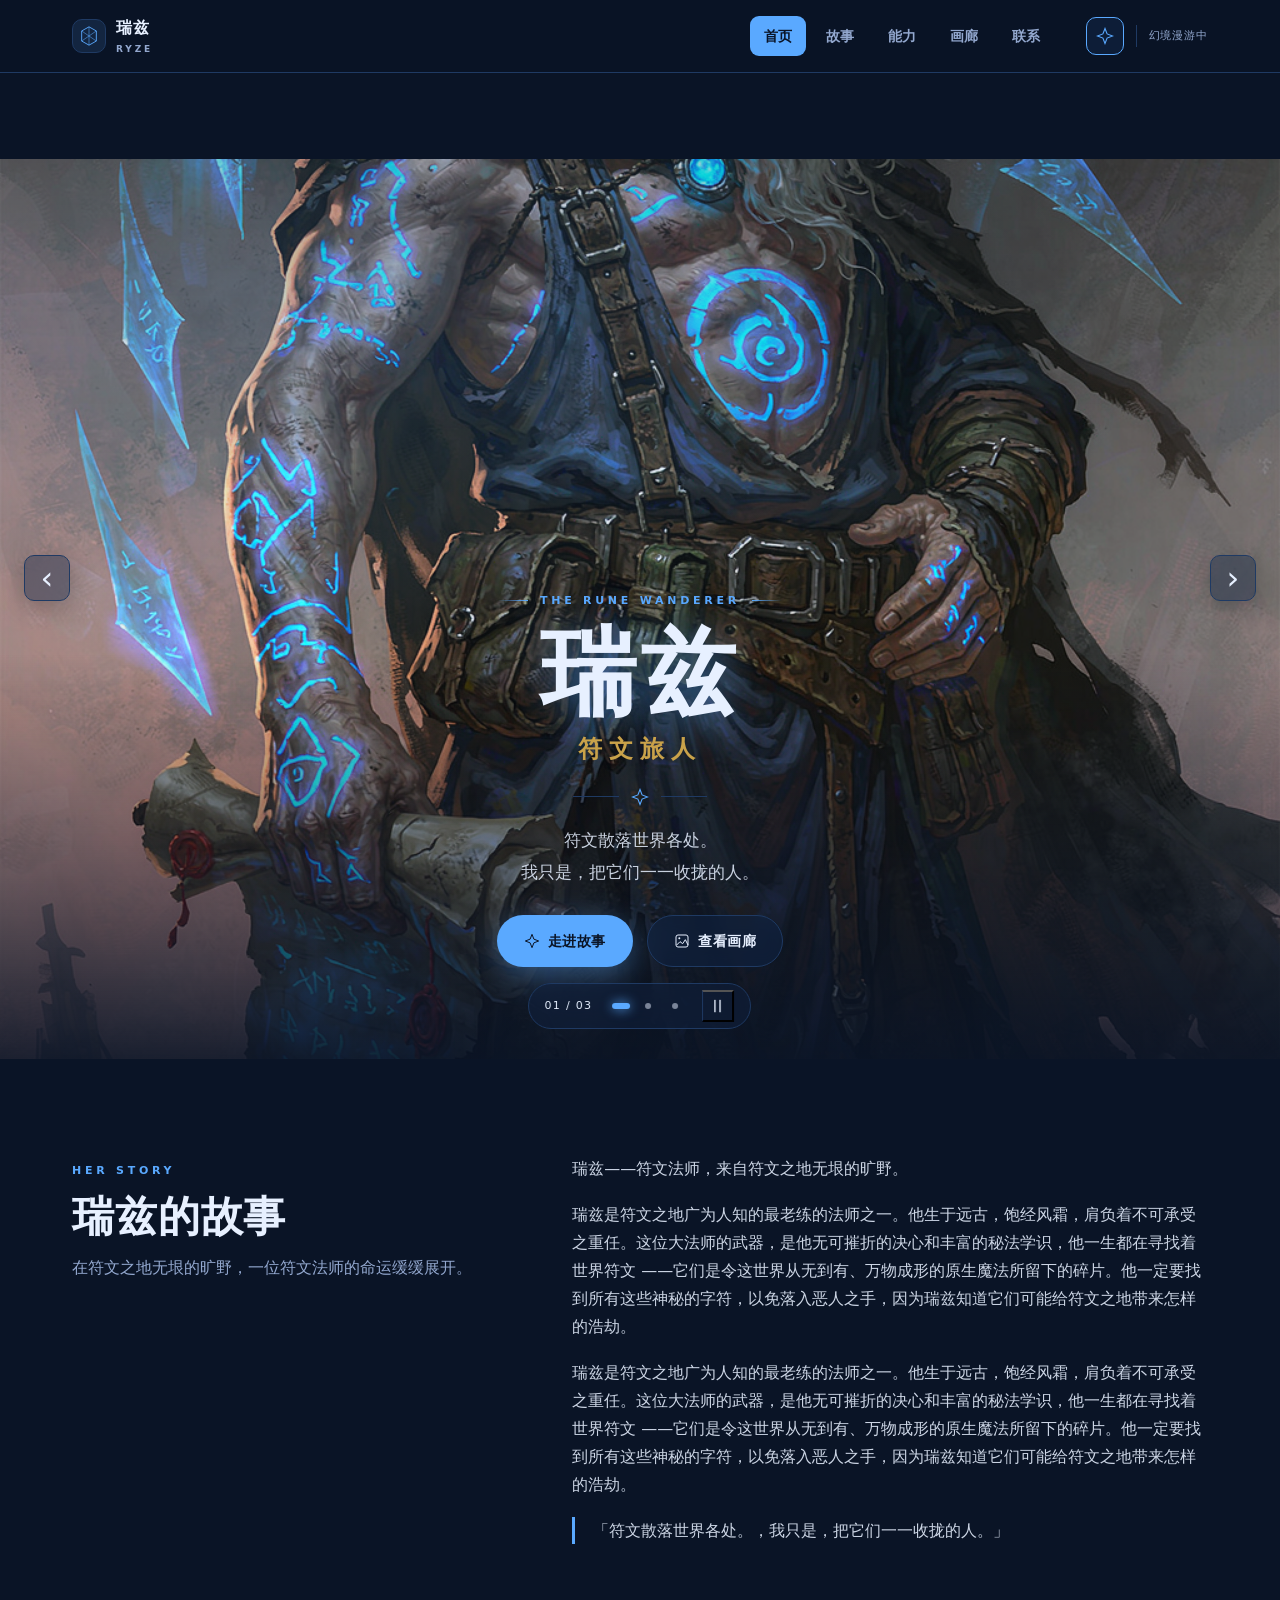
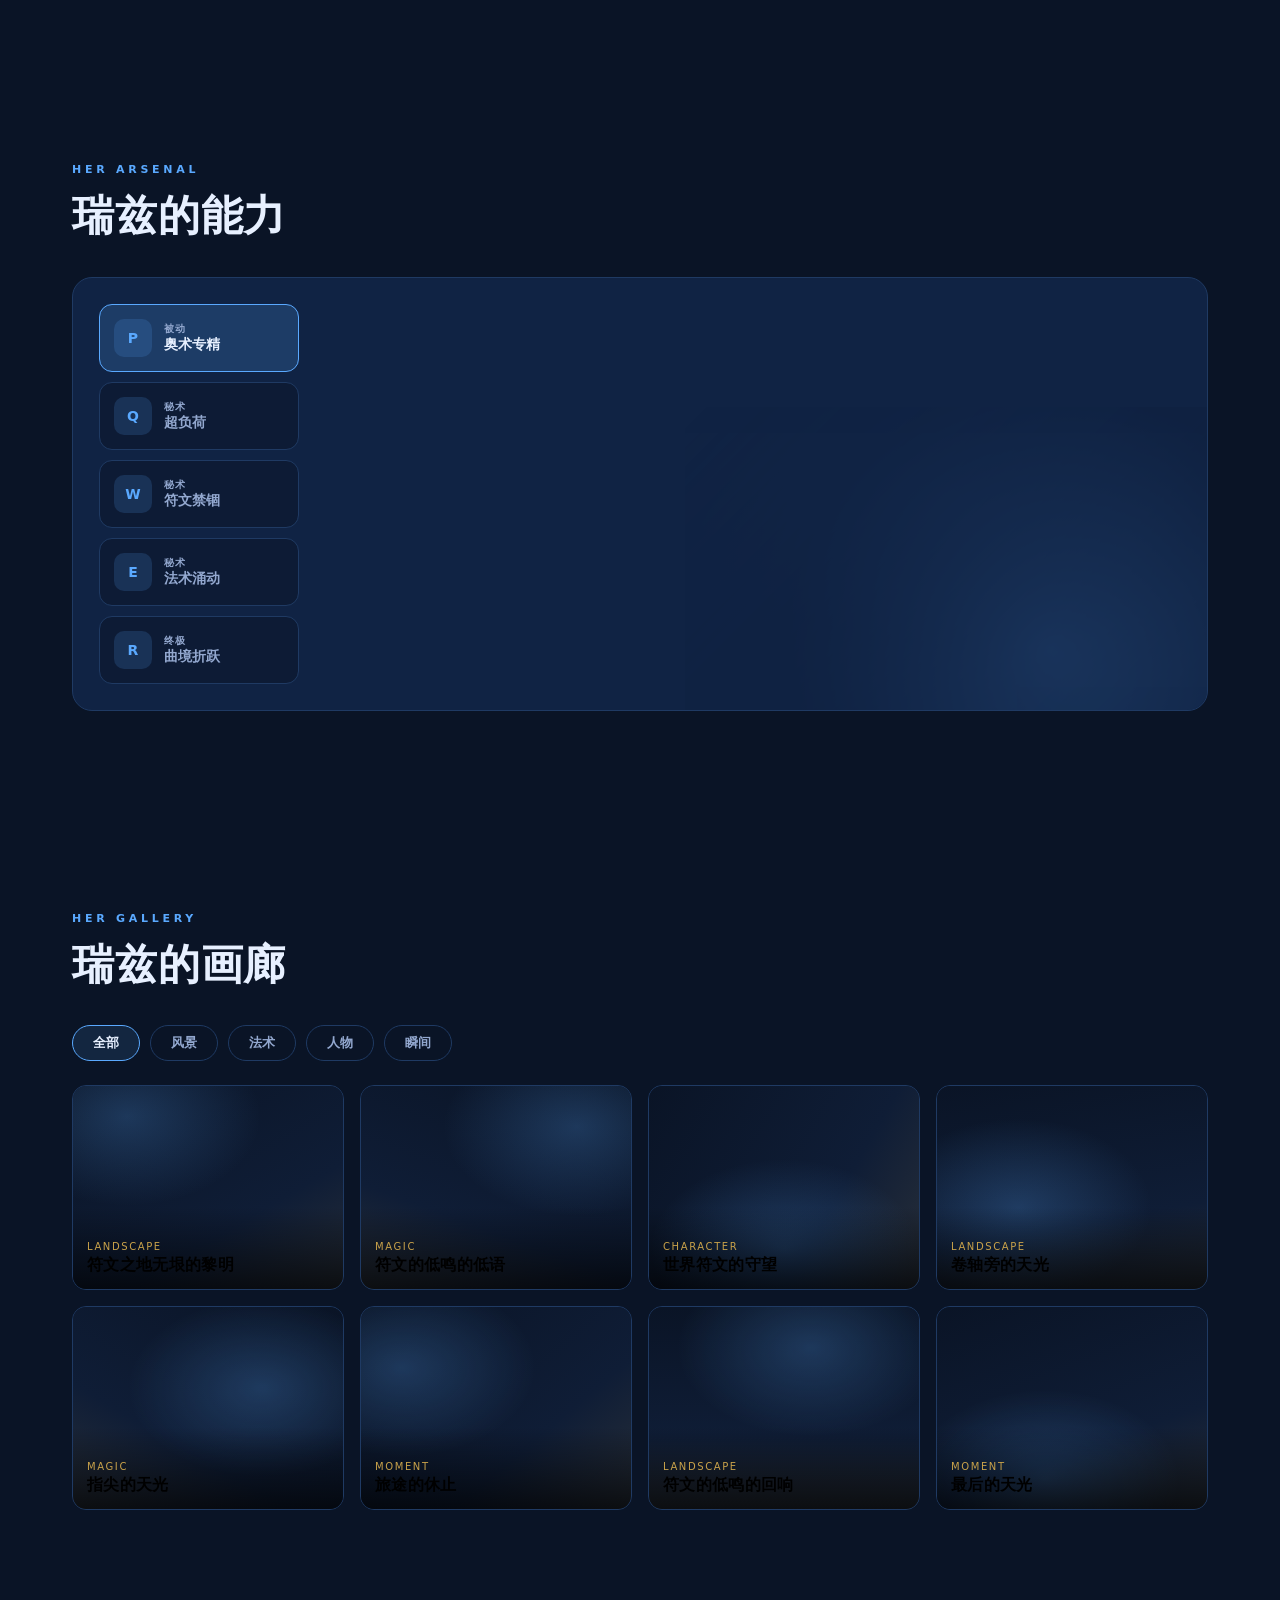
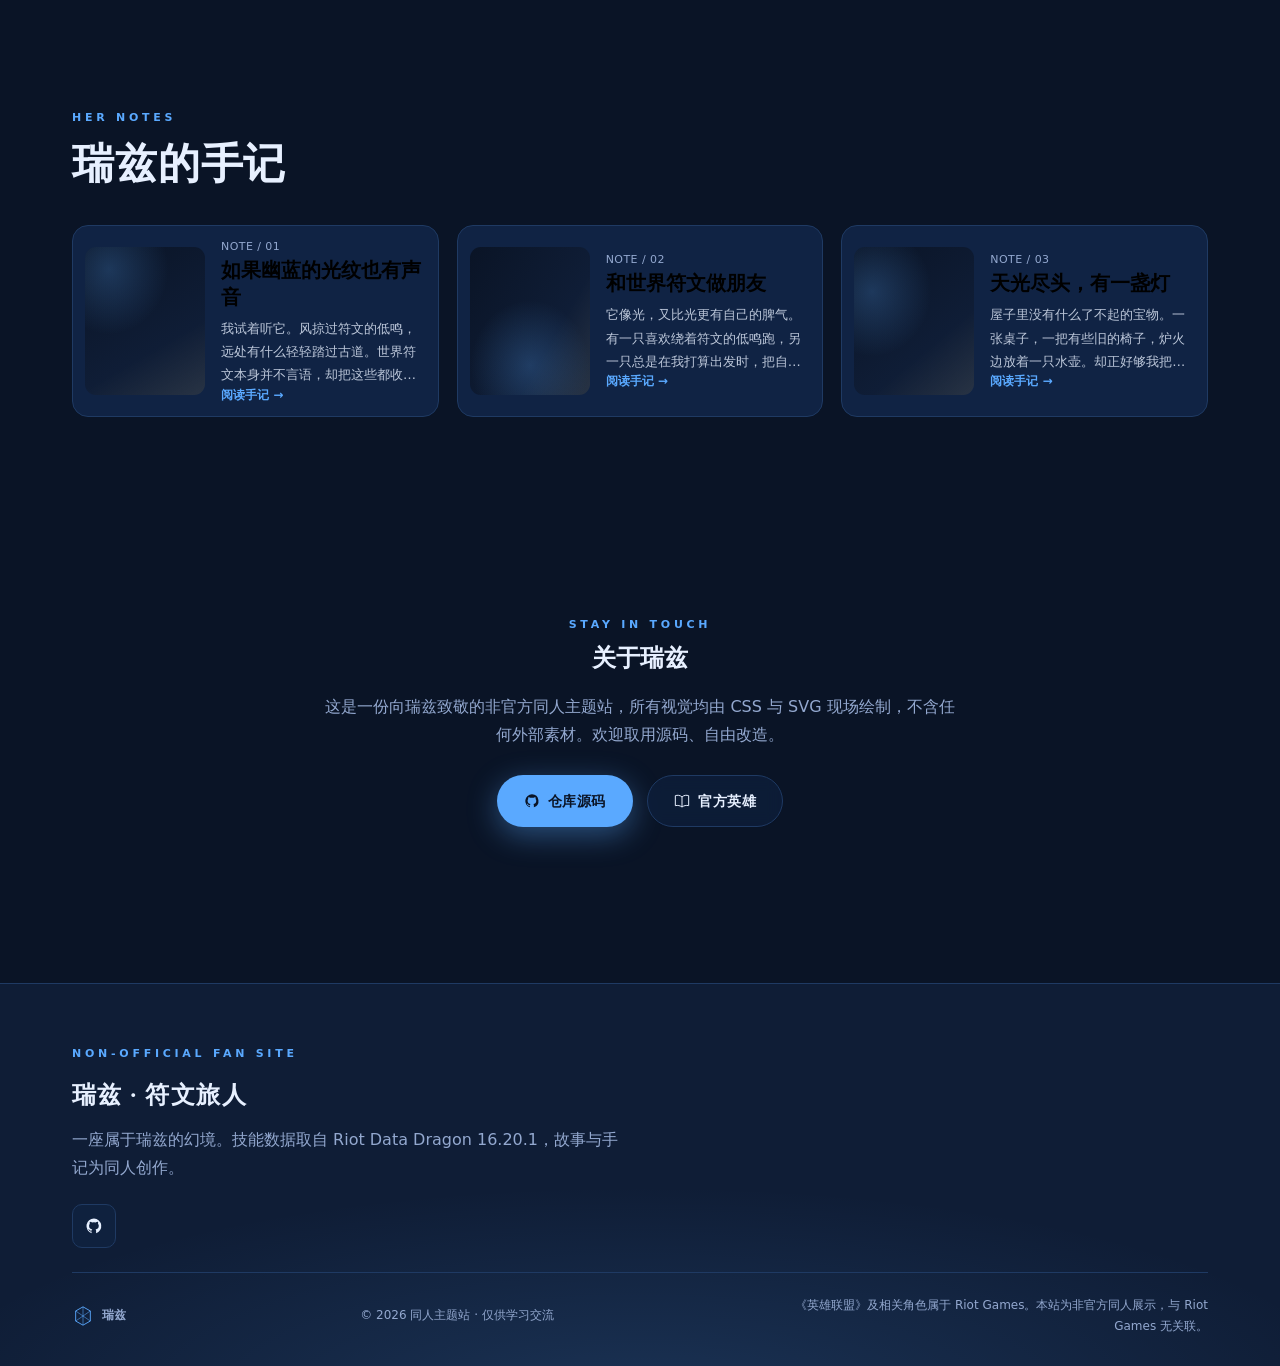
==== commit 8ae7c230: "feat: add hero image and regenerate site" ====
--- a/index.html
+++ b/index.html
@@ -35,7 +35,7 @@
   <main id="main">
     <section id="home" class="hero" aria-labelledby="hero-title" aria-roledescription="轮播图">
       <div class="hero-slides"><div class="hero-track" id="hero-track">
-        <div class="hero-image" data-label="主视觉" role="img" aria-label="主视觉：瑞兹的主题幻境" style="background:radial-gradient(120% 90% at 25% 15%, #5aa9ff40 0%, transparent 55%), radial-gradient(90% 80% at 85% 80%, #c9a24a2e 0%, transparent 50%), linear-gradient(155deg, #0a1426 0%, #0f1d36 55%, #5aa9ff1f 100%)"></div>
+        <div class="hero-image" data-label="主视觉" role="img" aria-label="主视觉：瑞兹的主题幻境" style="background:radial-gradient(120% 90% at 25% 15%, #5aa9ff33 0%, transparent 55%), url('assets/hero.png') center/cover no-repeat, linear-gradient(155deg, #0a1426 0%, #0f1d36 100%)"></div>
 <div class="hero-image" data-label="幻境" role="img" aria-label="幻境：瑞兹的主题幻境" style="background:radial-gradient(100% 100% at 80% 20%, #c9a24a33 0%, transparent 55%), linear-gradient(200deg, #0f1d36 0%, #0a1426 60%, #5aa9ff22 100%)"></div>
 <div class="hero-image" data-label="余光" role="img" aria-label="余光：瑞兹的主题幻境" style="background:radial-gradient(110% 90% at 50% 90%, #5aa9ff33 0%, transparent 55%), linear-gradient(120deg, #0a1426 0%, #0f1d36 70%, #c9a24a1f 100%)"></div>
       </div></div>
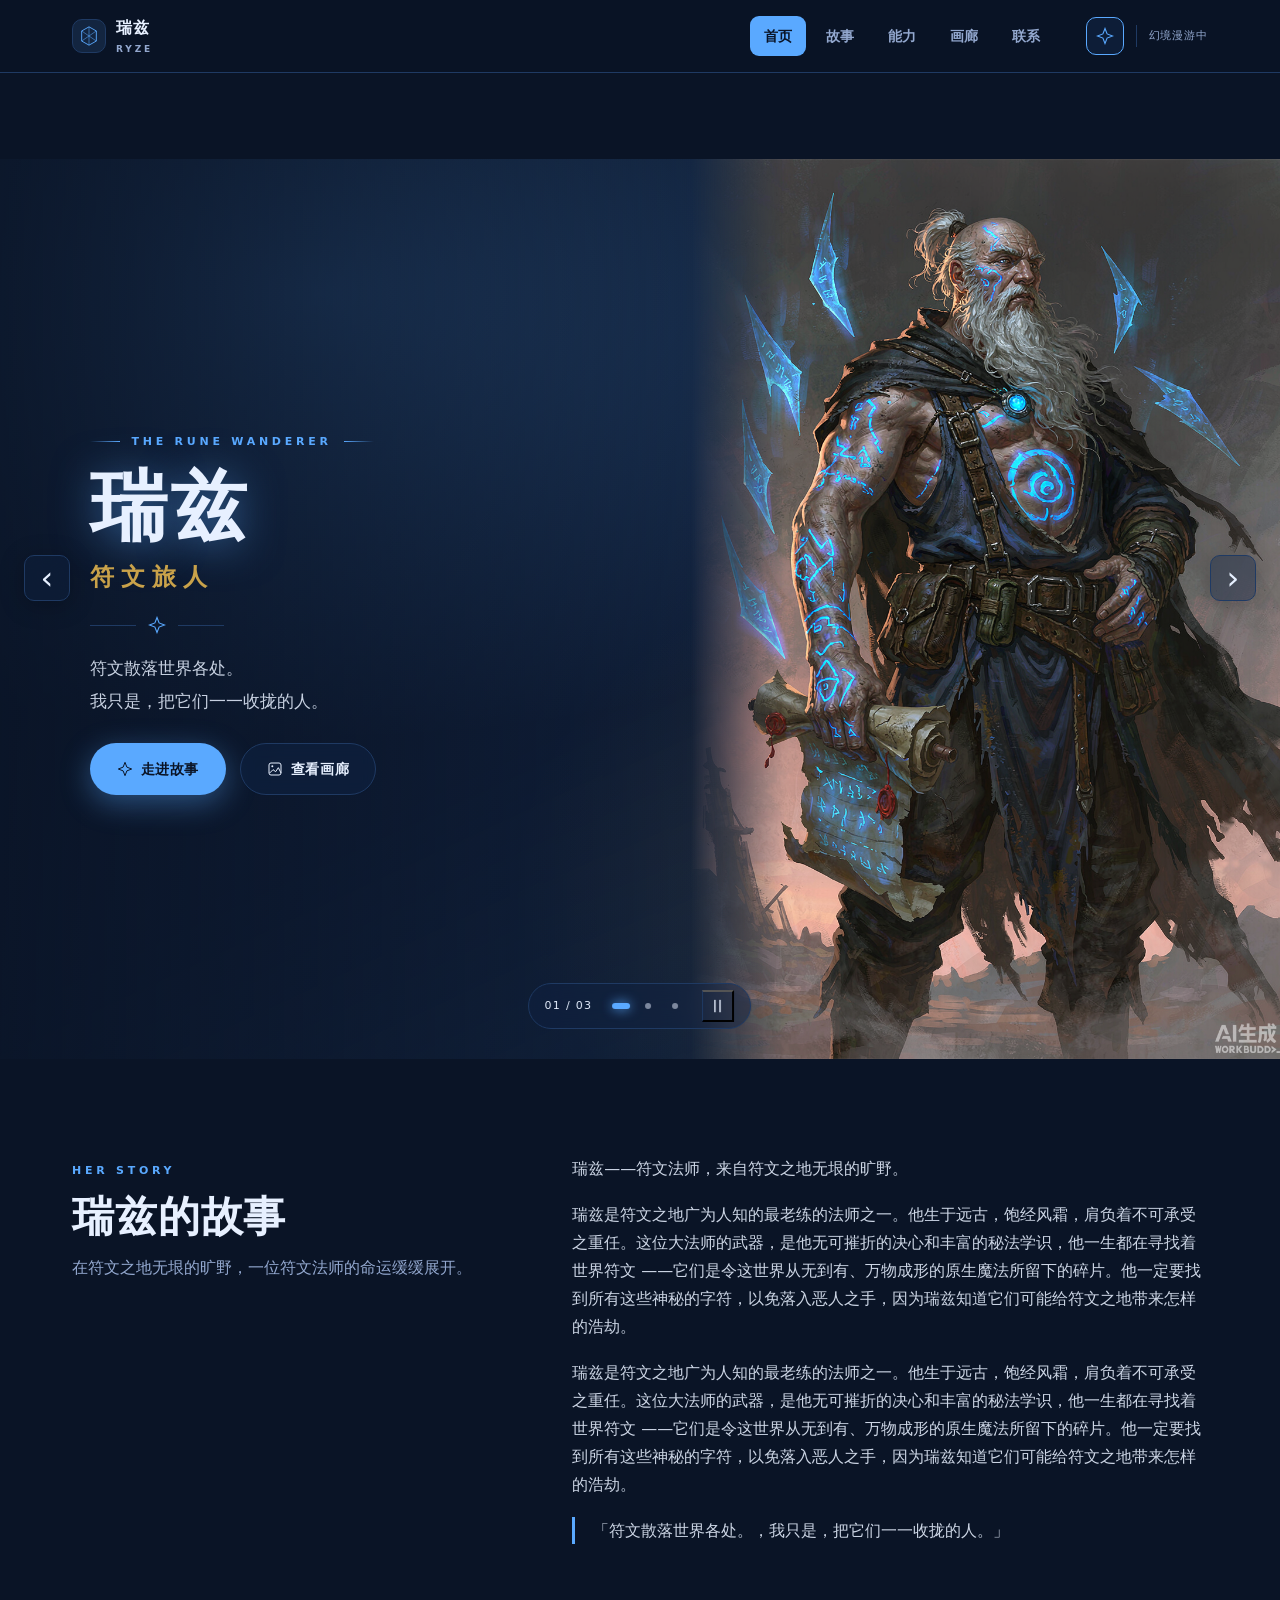
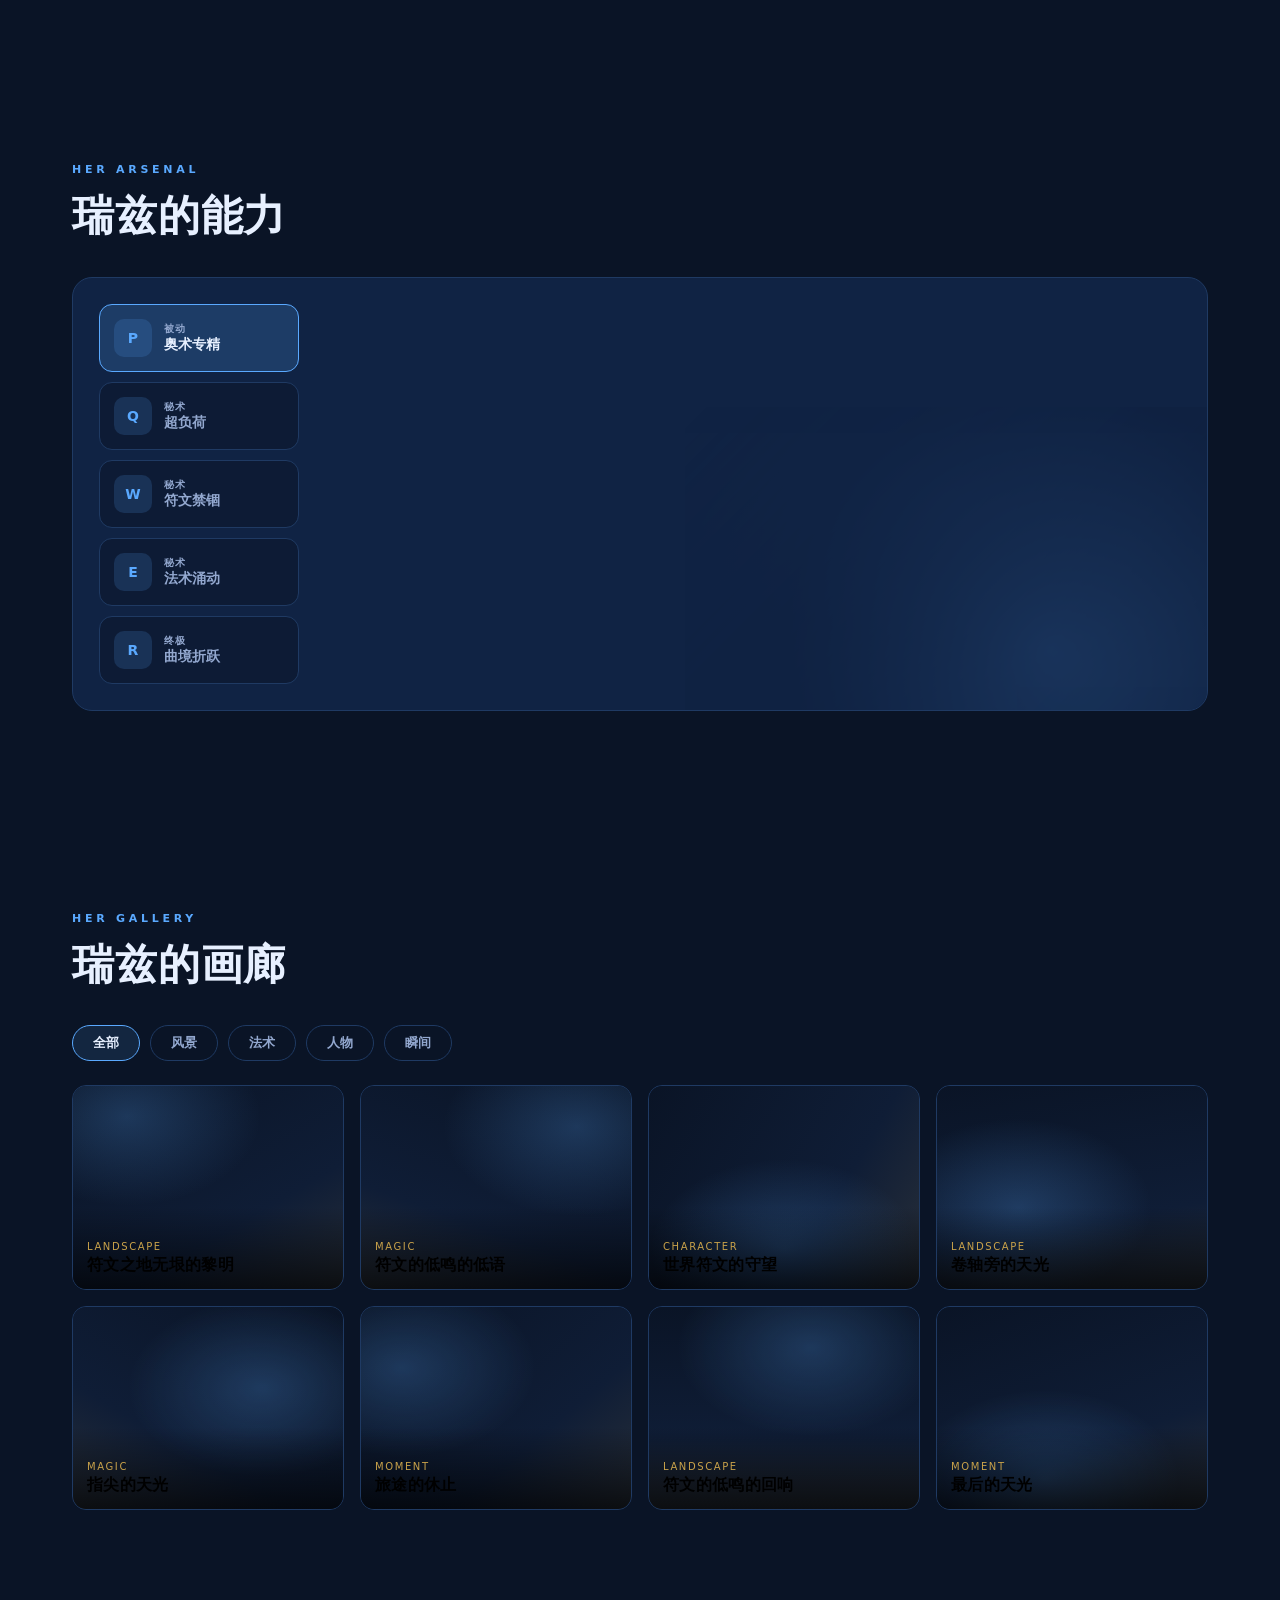
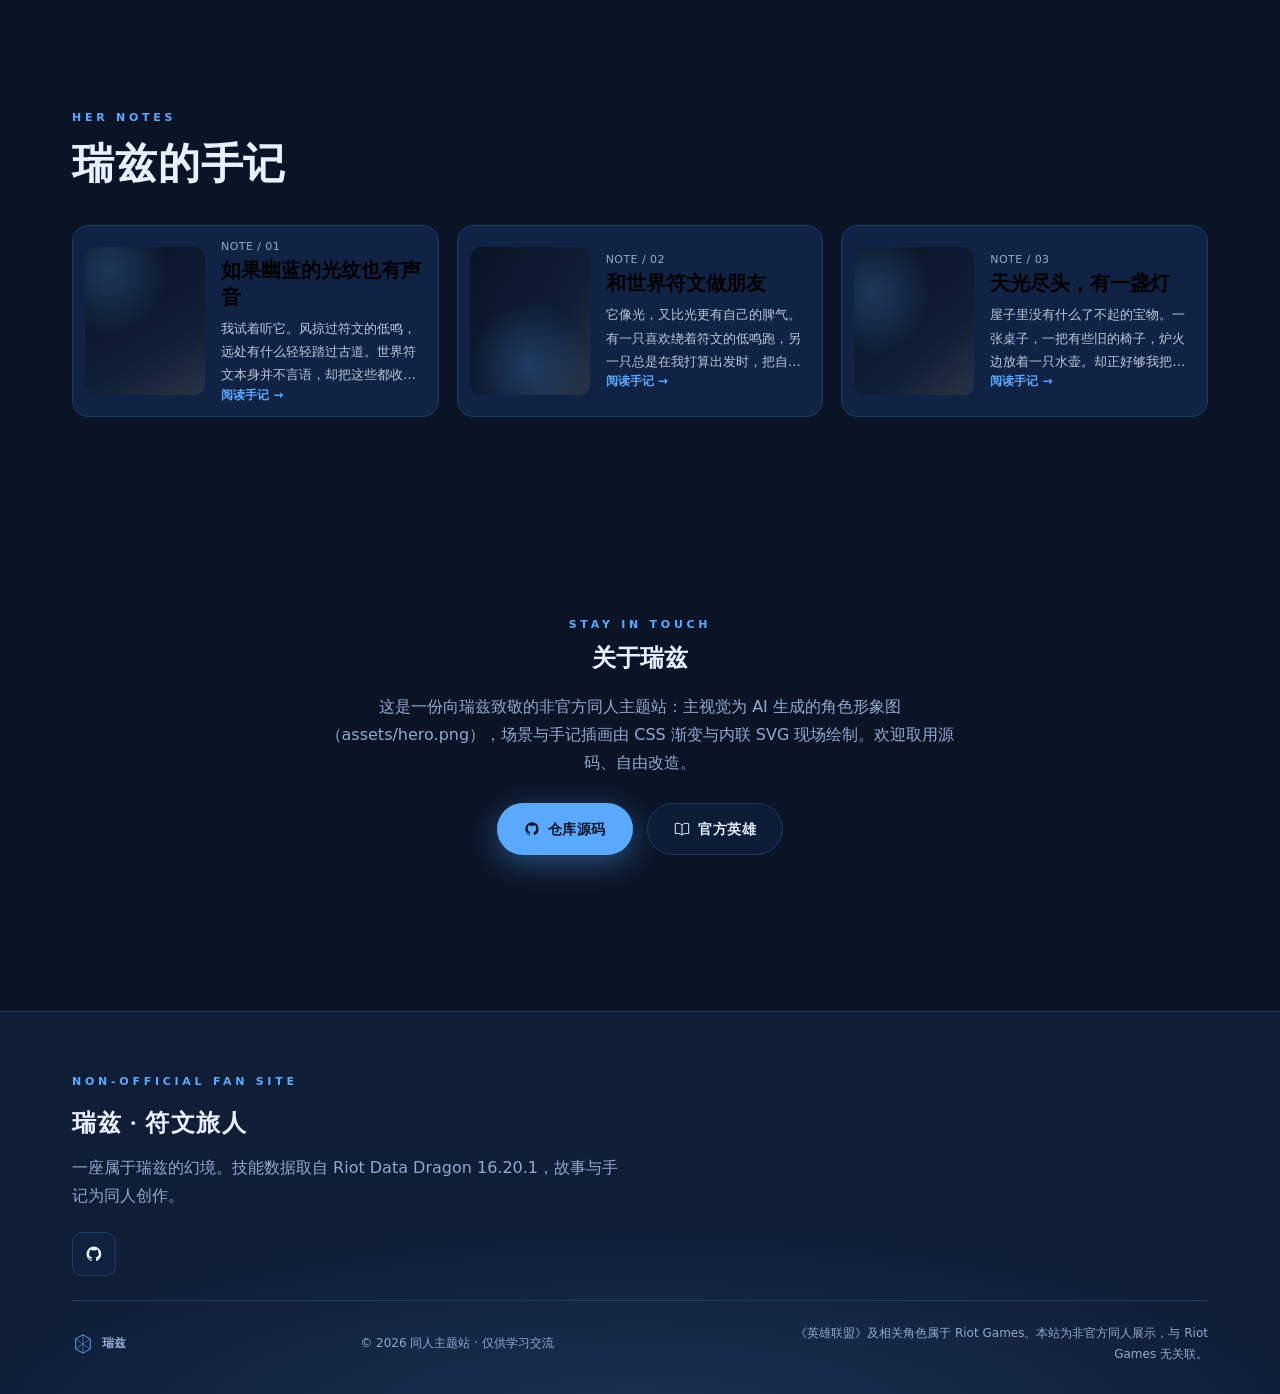
==== commit 4cbc7d5f: "feat: showcase champion portrait in hero (left copy + right character art)" ====
--- a/index.html
+++ b/index.html
@@ -35,11 +35,12 @@
   <main id="main">
     <section id="home" class="hero" aria-labelledby="hero-title" aria-roledescription="轮播图">
       <div class="hero-slides"><div class="hero-track" id="hero-track">
-        <div class="hero-image" data-label="主视觉" role="img" aria-label="主视觉：瑞兹的主题幻境" style="background:radial-gradient(120% 90% at 25% 15%, #5aa9ff33 0%, transparent 55%), url('assets/hero.png') center/cover no-repeat, linear-gradient(155deg, #0a1426 0%, #0f1d36 100%)"></div>
-<div class="hero-image" data-label="幻境" role="img" aria-label="幻境：瑞兹的主题幻境" style="background:radial-gradient(100% 100% at 80% 20%, #c9a24a33 0%, transparent 55%), linear-gradient(200deg, #0f1d36 0%, #0a1426 60%, #5aa9ff22 100%)"></div>
-<div class="hero-image" data-label="余光" role="img" aria-label="余光：瑞兹的主题幻境" style="background:radial-gradient(110% 90% at 50% 90%, #5aa9ff33 0%, transparent 55%), linear-gradient(120deg, #0a1426 0%, #0f1d36 70%, #c9a24a1f 100%)"></div>
+        <div class="hero-image" data-label="主视觉" role="img" aria-label="主视觉：瑞兹的主题幻境" aria-hidden="true" style="background:radial-gradient(120% 90% at 25% 15%, #5aa9ff40 0%, transparent 55%), radial-gradient(90% 80% at 85% 80%, #c9a24a2e 0%, transparent 50%), linear-gradient(155deg, #0a1426 0%, #0f1d36 55%, #5aa9ff1f 100%)"></div>
+<div class="hero-image" data-label="幻境" role="img" aria-label="幻境：瑞兹的主题幻境" aria-hidden="true" style="background:radial-gradient(100% 100% at 80% 20%, #c9a24a33 0%, transparent 55%), linear-gradient(200deg, #0f1d36 0%, #0a1426 60%, #5aa9ff22 100%)"></div>
+<div class="hero-image" data-label="余光" role="img" aria-label="余光：瑞兹的主题幻境" aria-hidden="true" style="background:radial-gradient(110% 90% at 50% 90%, #5aa9ff33 0%, transparent 55%), linear-gradient(120deg, #0a1426 0%, #0f1d36 70%, #c9a24a1f 100%)"></div>
       </div></div>
       <div class="hero-shade"></div><div class="particles" aria-hidden="true"></div>
+      <div class="hero-portrait"><img src="assets/hero.png" alt="瑞兹（符文法师）角色形象插画" width="1024" height="1536" fetchpriority="high"></div>
       <button class="hero-arrow hero-previous icon-button" type="button" aria-label="上一张主视觉" aria-controls="hero-track" hidden>‹</button>
       <button class="hero-arrow hero-next icon-button" type="button" aria-label="下一张主视觉" aria-controls="hero-track" hidden>›</button>
       <div class="hero-content">
@@ -133,7 +134,7 @@
       <div class="contact-inner">
         <p class="eyebrow">STAY IN TOUCH</p>
         <h2 id="contact-title">关于瑞兹</h2>
-        <p class="contact-copy">这是一份向瑞兹致敬的非官方同人主题站，所有视觉均由 CSS 与 SVG 现场绘制，不含任何外部素材。欢迎取用源码、自由改造。</p>
+        <p class="contact-copy">这是一份向瑞兹致敬的非官方同人主题站：主视觉为 AI 生成的角色形象图（assets/hero.png），场景与手记插画由 CSS 渐变与内联 SVG 现场绘制。欢迎取用源码、自由改造。</p>
         <div class="contact-actions">
           <a class="button button-primary" href="https://github.com/heqiangdiao-wq/lol-ryze" rel="noopener"><svg><use href="#icon-github"/></svg>仓库源码</a>
           <a class="button button-glass" href="https://www.leagueoflegends.com/zh-tw/champions/" rel="noopener"><svg><use href="#icon-book"/></svg>官方英雄</a>
--- a/styles.css
+++ b/styles.css
@@ -43,26 +43,28 @@
 .nav-note{display:none}}
 
 /* ====== hero ====== */
-.hero{position:relative;height:100svh;min-height:620px;display:flex;align-items:flex-end;overflow:hidden}
-.hero-slides{position:absolute;inset:0;z-index:-3;overflow:hidden}
+.hero{position:relative;height:100svh;min-height:640px;display:flex;align-items:center;overflow:hidden}
+.hero-slides{position:absolute;inset:0;z-index:-4;overflow:hidden}
+.hero-portrait{position:absolute;top:0;right:0;bottom:0;width:min(46vw,660px);z-index:-3;pointer-events:none}
+.hero-portrait img{width:100%;height:100%;object-fit:cover;object-position:50% 16%;display:block;-webkit-mask-image:linear-gradient(90deg,transparent 0,#000 16%);mask-image:linear-gradient(90deg,transparent 0,#000 16%);filter:drop-shadow(0 0 60px color-mix(in srgb,var(--primary) 26%,transparent))}
 .hero-track{display:flex;width:100%;height:100%;will-change:transform}
 .hero-track.is-ready{transition:transform .8s cubic-bezier(.65,0,.35,1)}
 .hero-track>.hero-image{flex:0 0 100%;width:100%;height:100%;min-width:0;background-size:cover;background-position:center}
-.hero-shade{position:absolute;inset:0;z-index:-2;background:linear-gradient(180deg,rgba(0,0,0,.15) 0%,transparent 35%,transparent 55%,color-mix(in srgb,var(--bg) 92%,transparent) 100%)}
+.hero-shade{position:absolute;inset:0;z-index:-2;background:linear-gradient(90deg,color-mix(in srgb,var(--bg) 80%,transparent) 0%,color-mix(in srgb,var(--bg) 32%,transparent) 36%,transparent 60%)}
 .particles{position:absolute;inset:0;z-index:-1;pointer-events:none;overflow:hidden}
 .snowflake{position:absolute;top:-8%;width:6px;height:6px;border-radius:50%;background:var(--flake);opacity:.7;box-shadow:0 0 8px var(--flake);animation:fall linear infinite}
 @keyframes fall{0%{transform:translateY(-10vh) translateX(0)}100%{transform:translateY(112vh) translateX(20px)}}
-.hero-content{position:relative;z-index:3;max-width:760px;padding:0 30px 92px;margin:0 auto;width:100%;text-align:center}
+.hero-content{position:relative;z-index:3;width:min(560px,46vw);padding:110px 0;margin:0 0 0 7vw;text-align:left}
 .eyebrow{display:inline-flex;align-items:center;gap:12px;font-size:11px;letter-spacing:.34em;color:var(--primary);font-weight:700}
 .eyebrow span{width:30px;height:1px;background:linear-gradient(90deg,transparent,var(--primary))}
 .eyebrow span:last-child{background:linear-gradient(90deg,var(--primary),transparent)}
-.hero h1{font-family:var(--serif);font-size:96px;line-height:1;margin:16px 0 6px;letter-spacing:.04em;text-shadow:0 4px 40px color-mix(in srgb,var(--primary) 50%,transparent)}
+.hero h1{font-family:var(--serif);font-size:clamp(56px,6vw,92px);line-height:1.06;margin:16px 0 8px;letter-spacing:.04em;text-shadow:0 4px 40px color-mix(in srgb,var(--primary) 50%,transparent)}
 .hero-subtitle{font-size:24px;color:var(--accent);letter-spacing:.3em;font-weight:600}
-.ornament{display:flex;align-items:center;justify-content:center;gap:12px;margin:18px 0}
+.ornament{display:flex;align-items:center;gap:12px;margin:18px 0}
 .ornament i{width:46px;height:1px;background:var(--line)}
 .ornament svg{width:18px;height:18px;color:var(--primary);fill:none;stroke:var(--primary);stroke-width:1.4}
 .hero-description{font-size:17px;color:color-mix(in srgb,var(--text) 86%,transparent);line-height:1.9}
-.hero-actions{display:flex;gap:14px;justify-content:center;margin-top:26px;flex-wrap:wrap}
+.hero-actions{display:flex;gap:14px;margin-top:26px;flex-wrap:wrap}
 .button{display:inline-flex;align-items:center;gap:8px;padding:13px 26px;border-radius:30px;font-weight:700;font-size:14px;letter-spacing:.04em;transition:.2s;border:1px solid transparent}
 .button svg{width:16px;height:16px;fill:currentColor}
 .button-primary{background:var(--primary);color:var(--bg);box-shadow:0 8px 30px color-mix(in srgb,var(--primary) 40%,transparent)}
@@ -89,7 +91,8 @@
 .story-inner{display:grid;grid-template-columns:1fr 1.4fr;gap:46px;align-items:start}
 .story-copy p{margin-bottom:18px;font-size:16px;color:color-mix(in srgb,var(--text) 88%,transparent)}
 .story-quote{font-family:var(--serif);font-size:22px;color:var(--primary);border-left:3px solid var(--primary);padding-left:18px;line-height:1.7}
-@media(max-width:760px){.story-inner{grid-template-columns:1fr;gap:24px}.section-heading h2{font-size:32px}.hero h1{font-size:64px}.hero-subtitle{font-size:18px}}
+@media(max-width:860px){.hero{align-items:flex-end;min-height:600px}.hero-portrait{width:100%;left:0;right:auto;opacity:.62}.hero-portrait img{object-position:50% 12%;-webkit-mask-image:linear-gradient(180deg,#000 0 32%,transparent 74%);mask-image:linear-gradient(180deg,#000 0 32%,transparent 74%);filter:none}.hero-content{width:100%;max-width:640px;margin:0 auto;padding:0 22px 118px;text-align:center}.ornament{justify-content:center}.hero-actions{justify-content:center}.hero-shade{background:linear-gradient(180deg,rgba(0,0,0,.18) 0%,transparent 30%,transparent 46%,color-mix(in srgb,var(--bg) 94%,transparent) 100%)}}
+@media(max-width:760px){.story-inner{grid-template-columns:1fr;gap:24px}.section-heading h2{font-size:32px}.hero-subtitle{font-size:18px}}
 
 /* ====== abilities ====== */
 .ability-panel{display:grid;grid-template-columns:200px 1fr;gap:26px;background:var(--panel);border:1px solid var(--line);border-radius:20px;padding:26px;position:relative;overflow:hidden;min-height:420px}
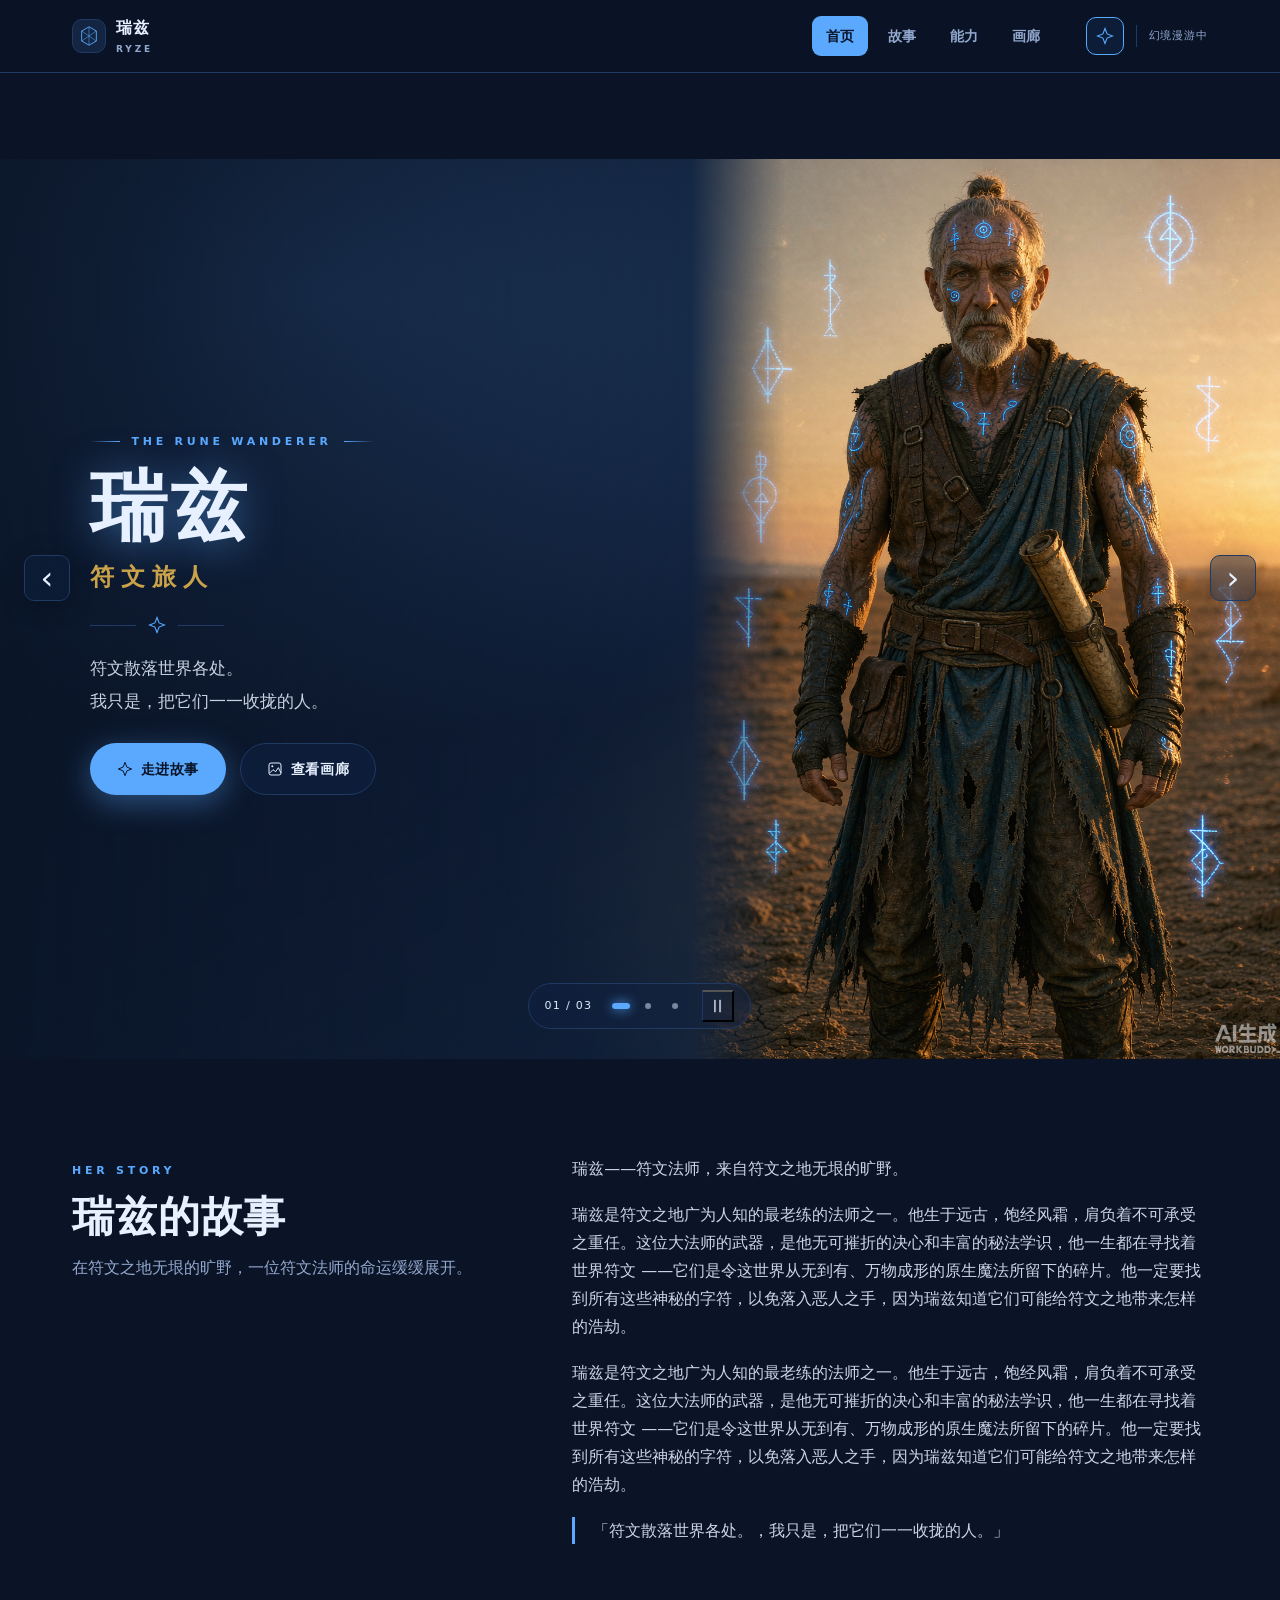
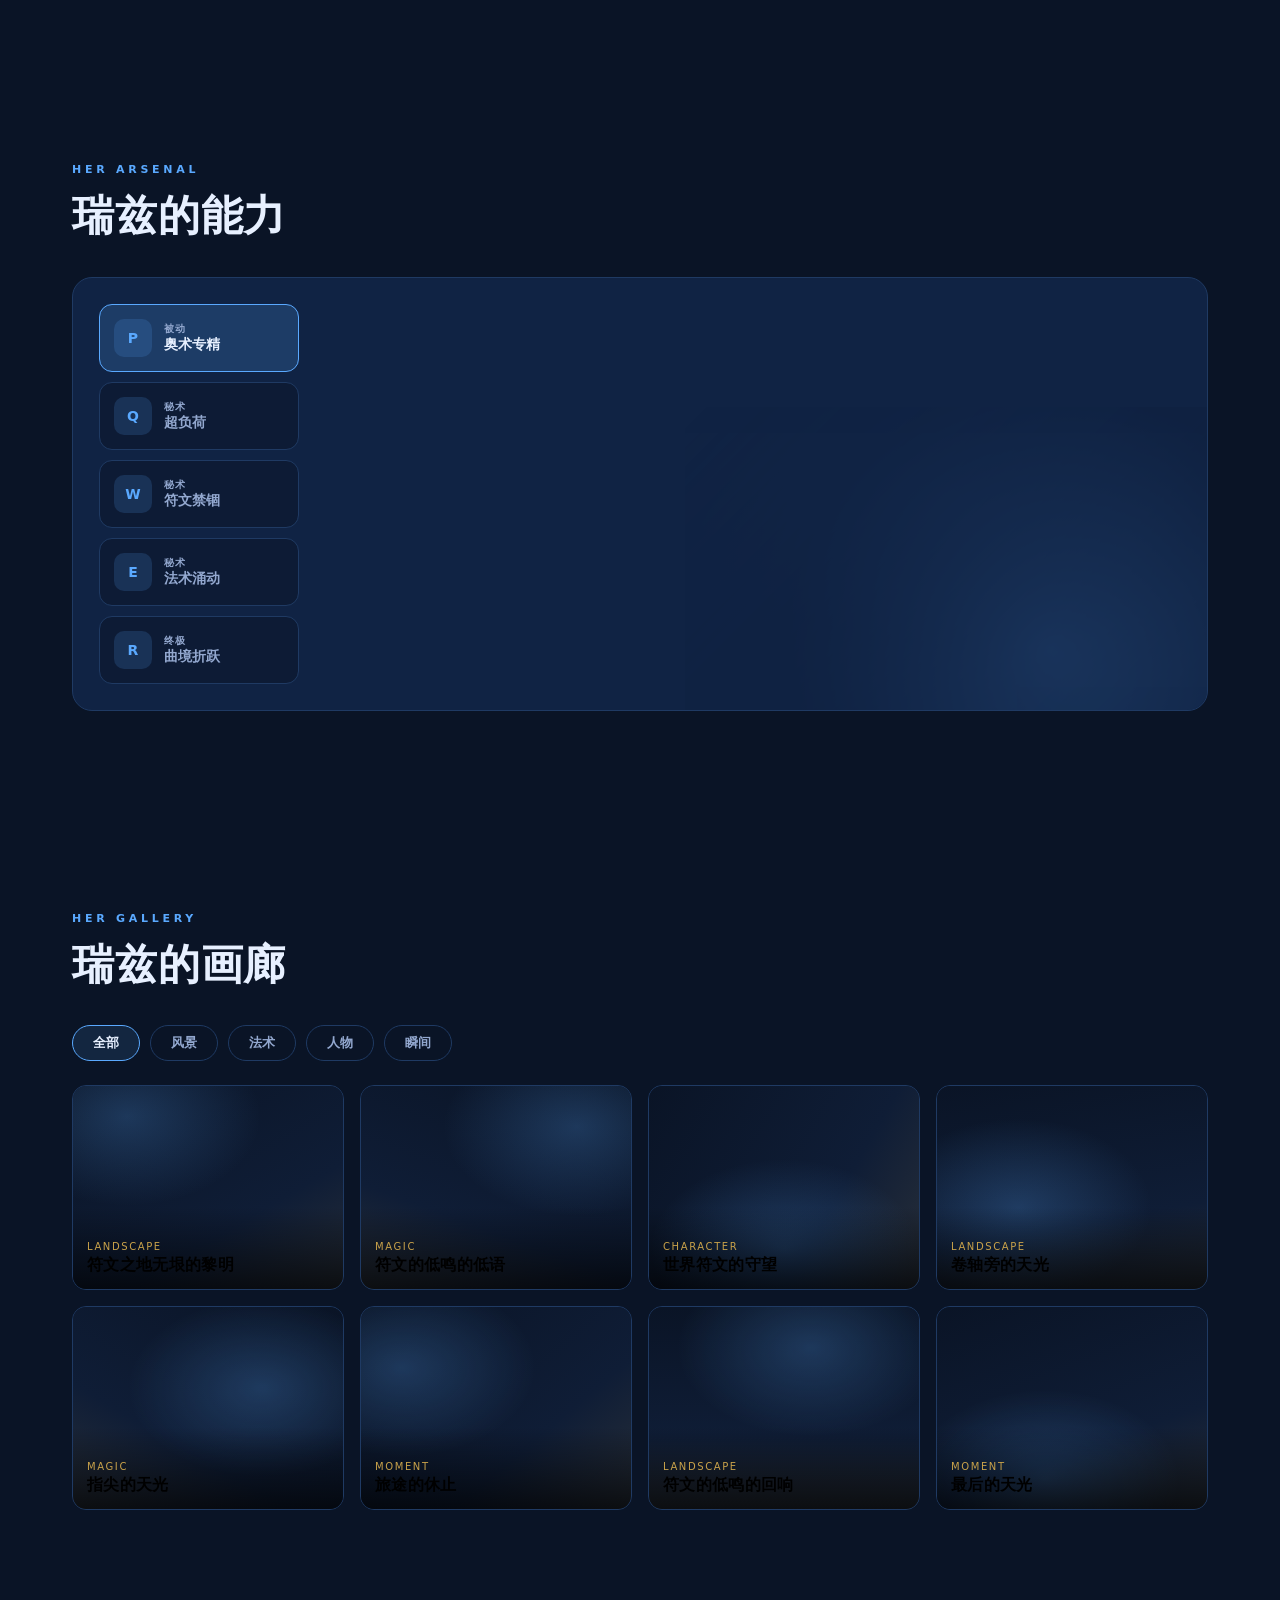
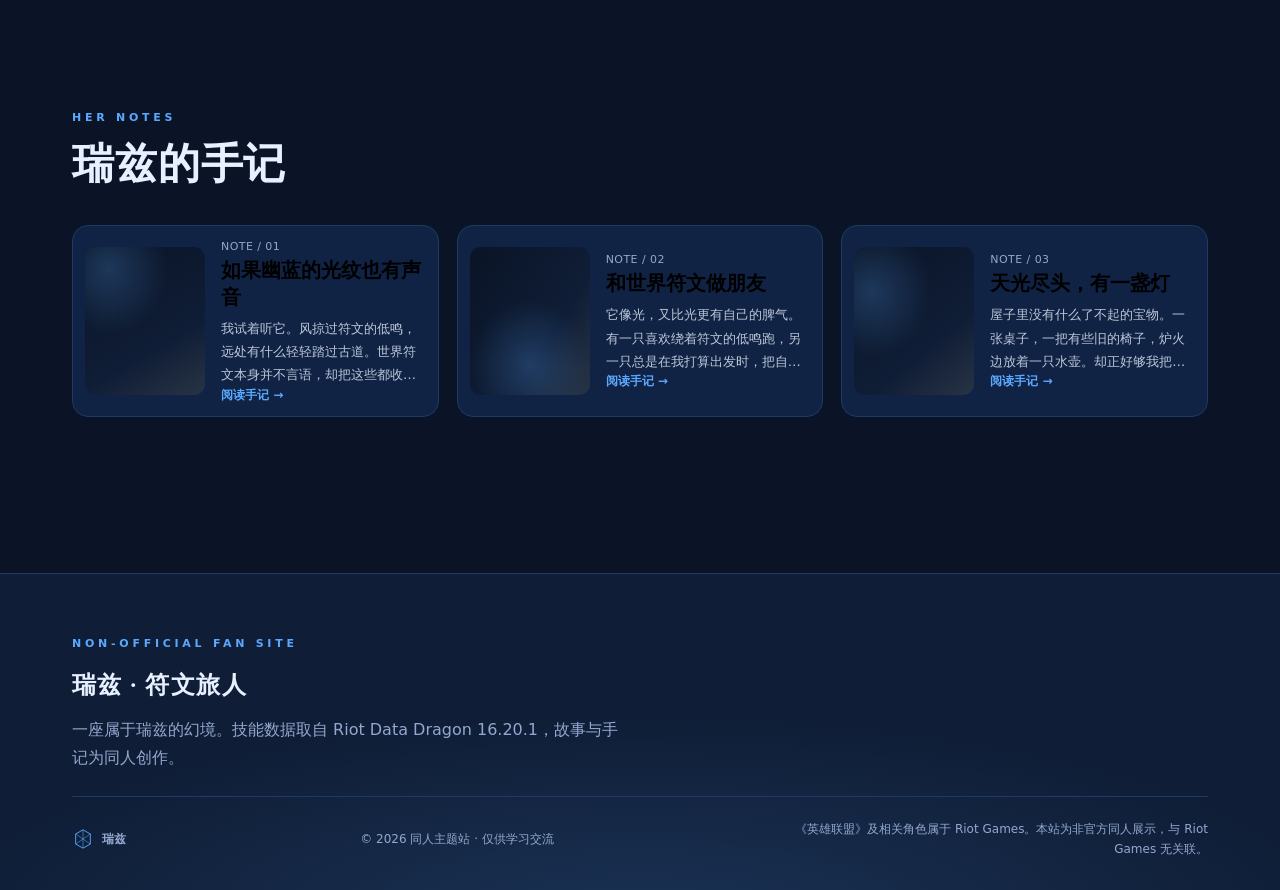
==== commit bef3cc5b: "refactor: remove contact section, social links and external contact details" ====
--- a/index.html
+++ b/index.html
@@ -18,15 +18,13 @@
     <symbol id="icon-moon" viewBox="0 0 24 24"><path d="M20.8 14A9 9 0 0 1 10 3.2 9 9 0 1 0 20.8 14Z" fill="none" stroke="currentColor" stroke-width="1.5"/></symbol>
     <symbol id="icon-image" viewBox="0 0 24 24"><rect x="3" y="3" width="18" height="18" rx="3" fill="none" stroke="currentColor" stroke-width="1.5"/><circle cx="8" cy="8" r="1.5" fill="currentColor"/><path d="m4 18 5-5 4 3 4-6 4 8" fill="none" stroke="currentColor" stroke-width="1.5"/></symbol>
     <symbol id="icon-book" viewBox="0 0 24 24"><path d="M12 6C9 3 5 3 2 4v15c4-1 7 0 10 2 3-2 6-3 10-2V4c-3-1-7-1-10 2Zm0 0v15" fill="none" stroke="currentColor" stroke-width="1.5"/></symbol>
-    <symbol id="icon-mail" viewBox="0 0 24 24"><rect x="2" y="4" width="20" height="16" rx="3" fill="none" stroke="currentColor" stroke-width="1.5"/><path d="m3 5 9 8 9-8" fill="none" stroke="currentColor" stroke-width="1.5"/></symbol>
-    <symbol id="icon-github" viewBox="0 0 24 24"><path d="M12 2a10 10 0 0 0-3.2 19.5v-2.3c-2.6.6-3.2-1.1-3.2-1.1-.4-1-1-1.3-1-1.3-.9-.6.1-.6.1-.6 1 0 1.5 1 1.5 1 .9 1.5 2.3 1 2.8.8.1-.7.4-1.2.7-1.5-2.1-.2-4.3-1.1-4.3-4.8 0-1.1.4-2 1-2.7-.1-.2-.4-1.3.1-2.7 0 0 .9-.3 2.8 1a9.4 9.4 0 0 1 5.1 0c2-1.3 2.8-1 2.8-1 .6 1.4.2 2.5.1 2.7.7.7 1.1 1.6 1.1 2.7 0 3.7-2.2 4.5-4.3 4.8.4.3.7.9.7 1.8v3.2A10 10 0 0 0 12 2Z" fill="currentColor"/></symbol>
   </svg>
 
   <header class="site-header">
     <nav class="navigation" aria-label="主导航">
       <a class="brand" href="#home" aria-label="瑞兹首页"><span class="brand-mark"><svg><use href="#icon-sigil"/></svg></span><span>瑞兹<small>RYZE</small></span></a>
       <div class="nav-links" id="nav-menu">
-        <a href="#home" class="active">首页</a><a href="#story-detail">故事</a><a href="#ability-detail">能力</a><a href="#gallery">画廊</a><a href="#contact">联系</a>
+        <a href="#home" class="active">首页</a><a href="#story-detail">故事</a><a href="#ability-detail">能力</a><a href="#gallery">画廊</a>
       </div>
       <div class="nav-tools"><button class="icon-button atmosphere-button" type="button" aria-label="关闭粒子效果" aria-pressed="true" title="粒子效果"><svg><use href="#icon-star"/></svg></button><span class="nav-divider"></span><span class="nav-note">幻境漫游中</span><button class="menu-toggle icon-button" type="button" aria-controls="nav-menu" aria-expanded="false" aria-label="打开导航菜单"><span></span><span></span></button></div>
     </nav>
@@ -129,18 +127,6 @@
 <button class="journal-card" data-article="2" aria-label="阅读：天光尽头，有一盏灯"><span class="journal-art scene-6" aria-hidden="true"></span><span class="journal-copy"><span class="journal-meta">NOTE / 03</span><strong>天光尽头，有一盏灯</strong><span class="journal-excerpt">屋子里没有什么了不起的宝物。一张桌子，一把有些旧的椅子，炉火边放着一只水壶。却正好够我把斗篷晾开，把符文的低鸣摊在桌上，让赶了一天路的手指慢慢暖起来。</span><span class="read-label">阅读手记 →</span></span></button>
       </div>
     </section>
-
-    <section id="contact" class="contact-section" aria-labelledby="contact-title">
-      <div class="contact-inner">
-        <p class="eyebrow">STAY IN TOUCH</p>
-        <h2 id="contact-title">关于瑞兹</h2>
-        <p class="contact-copy">这是一份向瑞兹致敬的非官方同人主题站：主视觉为 AI 生成的角色形象图（assets/hero.png），场景与手记插画由 CSS 渐变与内联 SVG 现场绘制。欢迎取用源码、自由改造。</p>
-        <div class="contact-actions">
-          <a class="button button-primary" href="https://github.com/heqiangdiao-wq/lol-ryze" rel="noopener"><svg><use href="#icon-github"/></svg>仓库源码</a>
-          <a class="button button-glass" href="https://www.leagueoflegends.com/zh-tw/champions/" rel="noopener"><svg><use href="#icon-book"/></svg>官方英雄</a>
-        </div>
-      </div>
-    </section>
   </main>
 
   <footer class="site-footer">
@@ -149,9 +135,6 @@
       <p class="eyebrow">NON-OFFICIAL FAN SITE</p>
       <h2>瑞兹 · 符文旅人</h2>
       <p>一座属于瑞兹的幻境。技能数据取自 Riot Data Dragon 16.20.1，故事与手记为同人创作。</p>
-      <div class="footer-socials">
-        <a class="icon-button" href="https://github.com/heqiangdiao-wq/lol-ryze" rel="noopener" aria-label="GitHub 仓库"><svg><use href="#icon-github"/></svg></a>
-      </div>
       <div class="footer-bottom">
         <p class="footer-brand"><svg class="footer-mark"><use href="#icon-sigil"/></svg> 瑞兹</p>
         <p>© <span id="copyright-year">2026</span> 同人主题站 · 仅供学习交流</p>
--- a/styles.css
+++ b/styles.css
@@ -84,7 +84,7 @@
 .hero-dot[aria-disabled="true"]{cursor:default}
 
 /* ====== sections ====== */
-.story-section,.abilities-section,.gallery-section,.journal-section,.contact-section{padding:96px 22px;max-width:1180px;margin:0 auto}
+.story-section,.abilities-section,.gallery-section,.journal-section{padding:96px 22px;max-width:1180px;margin:0 auto}
 .section-heading{margin-bottom:34px}
 .section-heading h2{font-family:var(--serif);font-size:42px;line-height:1.25;margin-top:8px;letter-spacing:.02em}
 .section-intro{color:var(--muted);max-width:620px;margin-top:10px}
@@ -136,12 +136,6 @@
 .read-label{font-size:12px;color:var(--primary);margin-top:8px;font-weight:700}
 @media(max-width:760px){.journal-list{grid-template-columns:1fr}.journal-card{min-height:auto}.journal-art{height:120px}}
 
-/* ====== contact ====== */
-.contact-section{text-align:center}
-.contact-inner{max-width:640px;margin:0 auto}
-.contact-copy{color:var(--muted);font-size:16px;margin:14px 0 26px}
-.contact-actions{display:flex;gap:14px;justify-content:center;flex-wrap:wrap}
-
 /* ====== footer ====== */
 .site-footer{margin-top:60px;position:relative;border-top:1px solid var(--line);background:var(--bg-2)}
 .footer-glow{position:absolute;inset:0;overflow:hidden;pointer-events:none}
@@ -149,8 +143,6 @@
 .footer-content{max-width:1180px;margin:0 auto;padding:54px 22px 30px;position:relative}
 .footer-content h2{font-family:var(--serif);font-size:24px;margin:8px 0 10px;letter-spacing:.06em}
 .footer-content>p:not(.eyebrow){color:var(--muted);max-width:560px}
-.footer-socials{margin:22px 0}
-.footer-socials .icon-button{width:44px;height:44px}
 .footer-bottom{display:flex;align-items:center;justify-content:space-between;gap:16px;flex-wrap:wrap;padding-top:22px;border-top:1px solid var(--line);margin-top:24px}
 .footer-brand{display:flex;align-items:center;gap:8px;font-weight:800}
 .footer-mark{width:22px;height:22px;color:var(--primary)}
